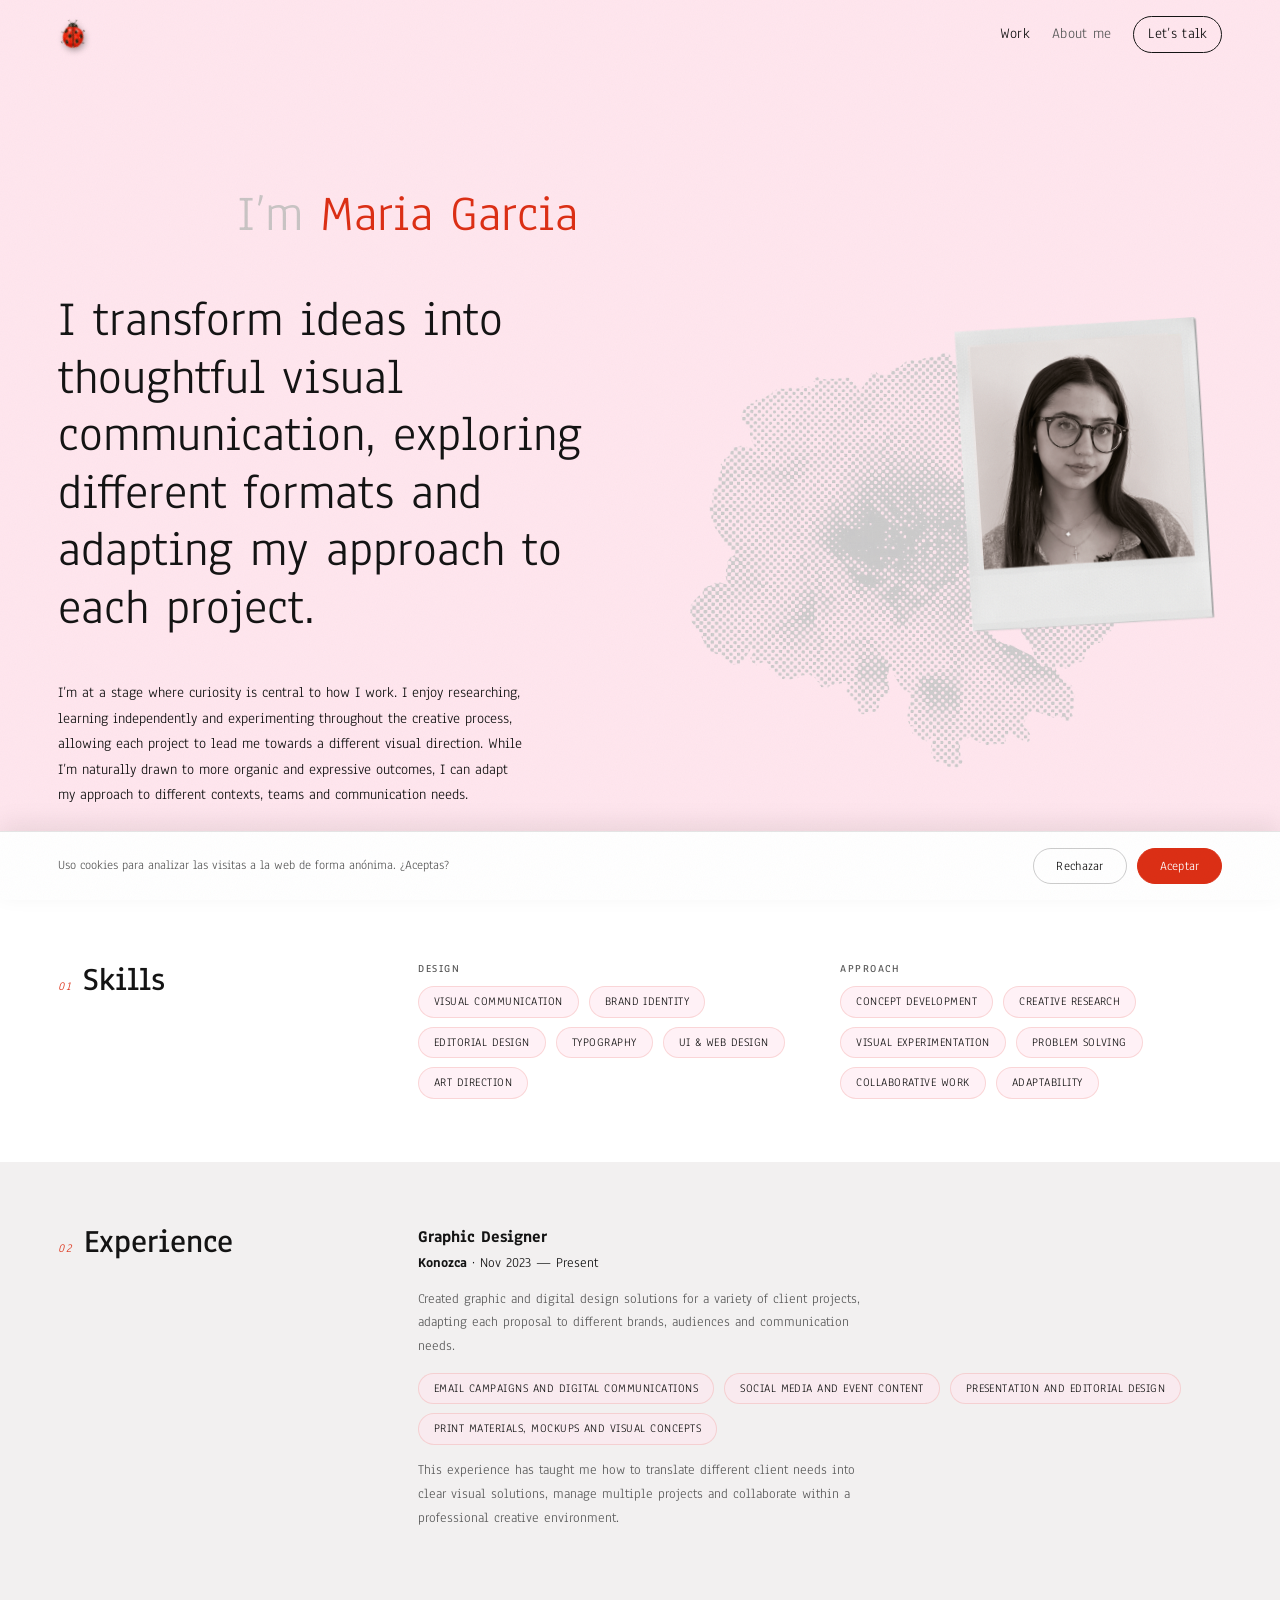
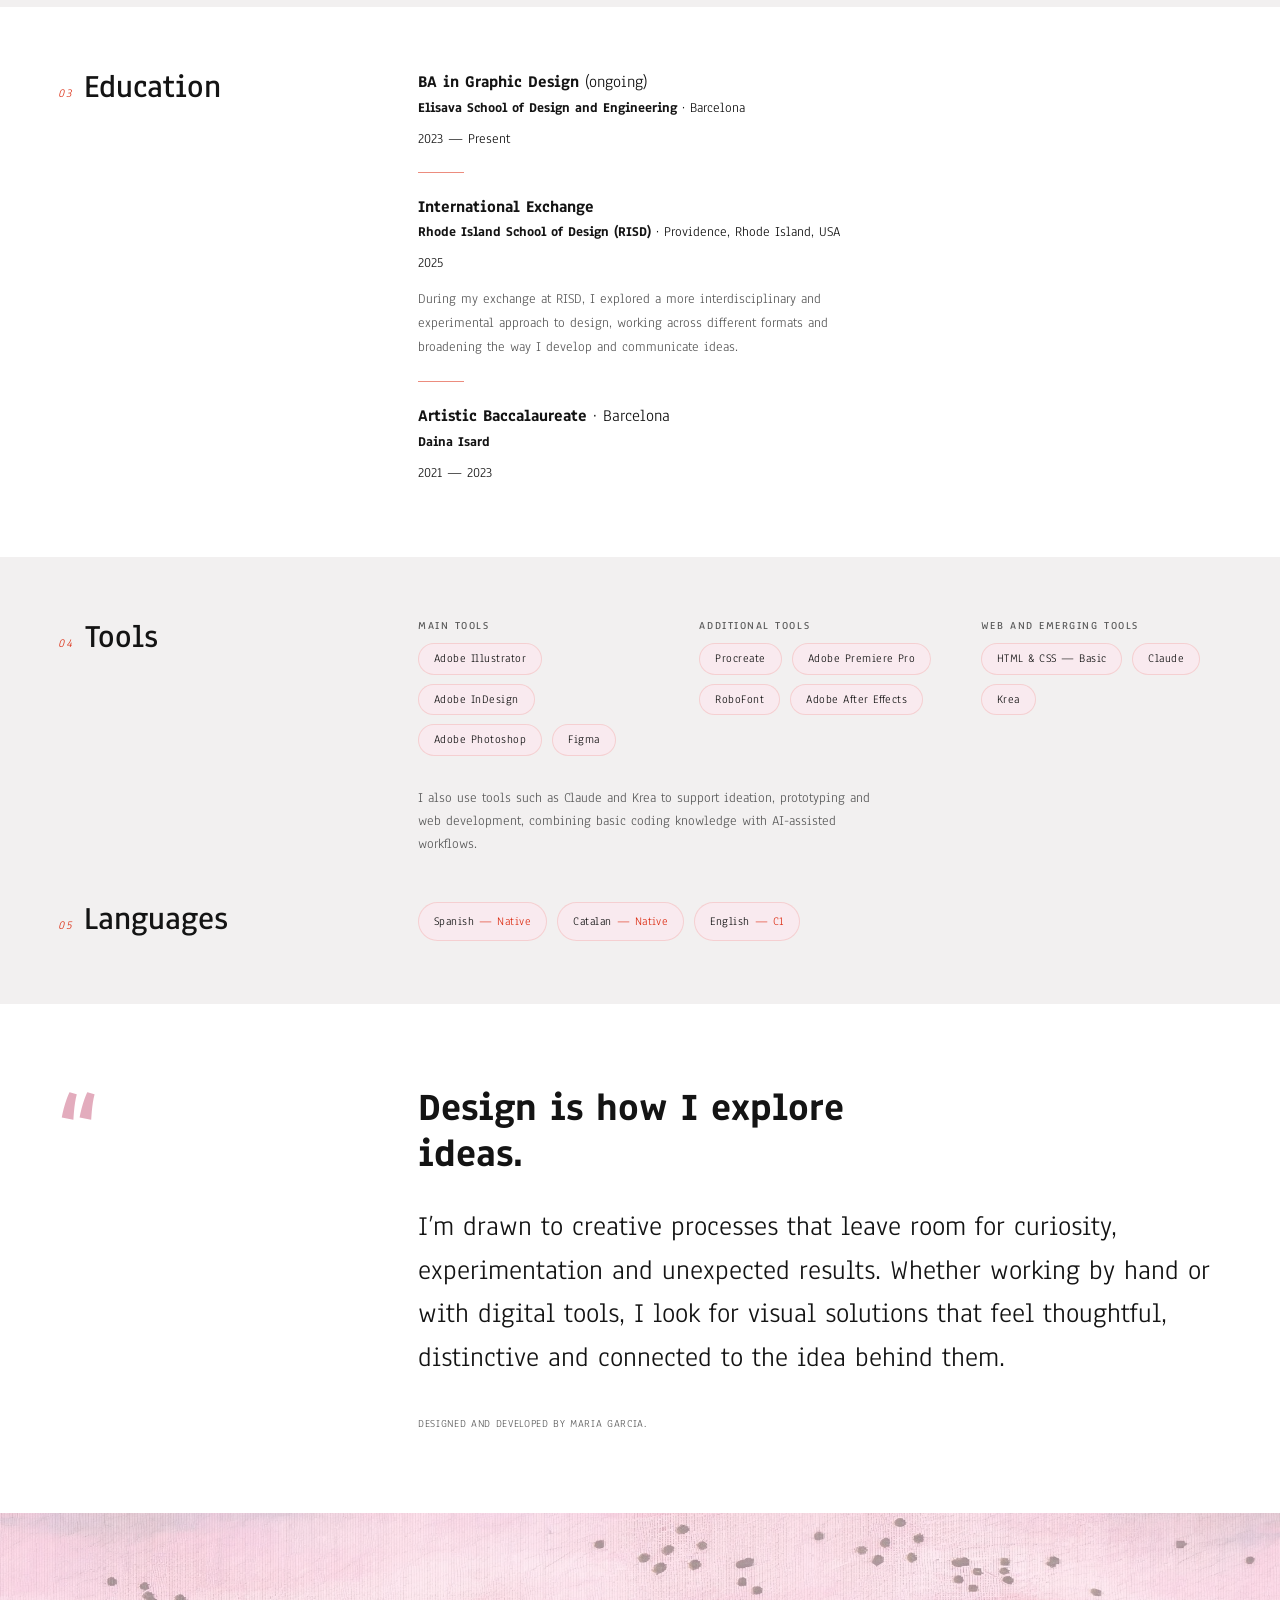
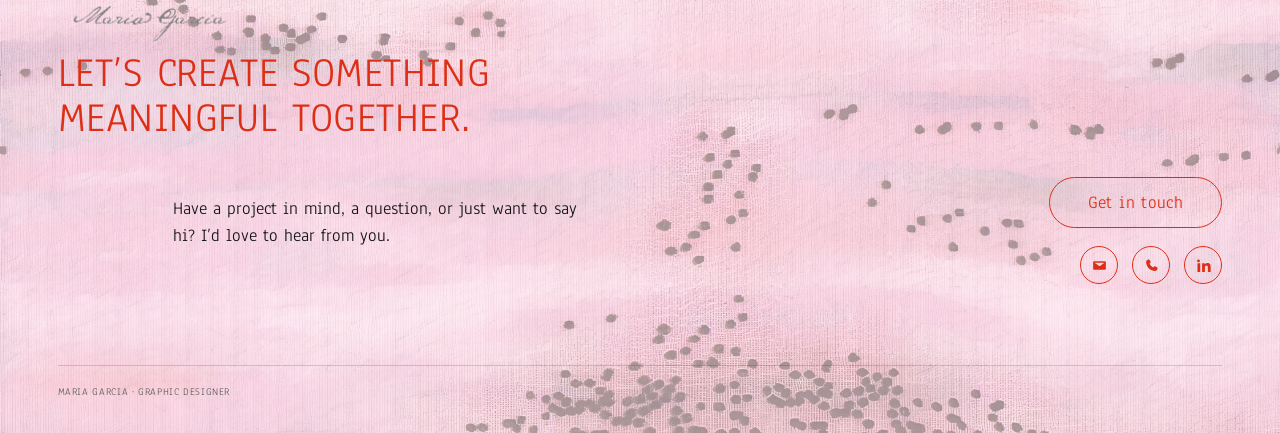
==== about.html @ 01874c9a "Redesign footer contact icons as solid organic shapes, fix alignment under Get in touch Mail and pho" ====
<!DOCTYPE html>
<html lang="en">
<head>
  <!-- Consent defaults — analytics stays anonymous/cookieless until accepted -->
  <script>
    window.dataLayer = window.dataLayer || [];
    function gtag(){ dataLayer.push(arguments); }
    gtag('consent', 'default', {
      ad_storage: 'denied',
      analytics_storage: 'denied',
      ad_user_data: 'denied',
      ad_personalization: 'denied',
      wait_for_update: 500
    });
  </script>
  <!-- Google Tag Manager -->
  <script>(function(w,d,s,l,i){w[l]=w[l]||[];w[l].push({'gtm.start':
  new Date().getTime(),event:'gtm.js'});var f=d.getElementsByTagName(s)[0],
  j=d.createElement(s),dl=l!='dataLayer'?'&l='+l:'';j.async=true;j.src=
  'https://www.googletagmanager.com/gtm.js?id='+i+dl;f.parentNode.insertBefore(j,f);
  })(window,document,'script','dataLayer','GTM-WPNQ3VQP');</script>
  <!-- End Google Tag Manager -->
  <meta charset="UTF-8" />
  <meta name="viewport" content="width=device-width, initial-scale=1.0" />
  <title>About — Maria Garcia · Graphic Designer</title>
  <meta name="description" content="About Maria Garcia — graphic design student driven by curiosity. Skills, experience, education & tools." />

  <link rel="preconnect" href="https://fonts.googleapis.com" />
  <link rel="preconnect" href="https://fonts.gstatic.com" crossorigin />
  <link href="https://fonts.googleapis.com/css2?family=Anaheim:wght@400..800&display=swap" rel="stylesheet" />

  <link rel="stylesheet" href="css/styles.css" />
  <link rel="icon" type="image/png" href="img/logo-mariquita.png" />
</head>
<body class="about-page page">
  <!-- Google Tag Manager (noscript) -->
  <noscript><iframe src="https://www.googletagmanager.com/ns.html?id=GTM-WPNQ3VQP"
  height="0" width="0" style="display:none;visibility:hidden"></iframe></noscript>
  <!-- End Google Tag Manager (noscript) -->

  <div class="cookie-banner" id="cookieBanner">
    <p>Uso cookies para analizar las visitas a la web de forma anónima. ¿Aceptas?</p>
    <div class="cookie-actions">
      <button type="button" class="cookie-btn cookie-btn-reject" id="cookieReject">Rechazar</button>
      <button type="button" class="cookie-btn cookie-btn-accept" id="cookieAccept">Aceptar</button>
    </div>
  </div>

  <a class="ladybug" id="ladybug" href="index.html" aria-label="María García — Home"><img src="img/logo-mariquita.png" alt="" draggable="false" /></a>

  <!-- ===== HEADER ===== -->
  <header class="site-header" id="siteHeader">
    <nav class="nav nav-right">
      <a href="projects.html">Work</a>
      <a href="about.html" aria-current="page">About me</a>
      <a href="letstalk.html" class="nav-cta">Let’s talk</a>
    </nav>
  </header>

  <!-- ===== HERO (pink) ===== -->
  <section class="ab-section ab-hero ab-pink">
    <div class="ab-hero-grid">
      <div class="reveal">
        <p class="ab-name">I’m <span class="accent">Maria Garcia</span></p>
        <h1 class="ab-role">I transform ideas into thoughtful visual communication, exploring different formats and adapting my approach to each project.</h1>
        <p class="ab-intro">I’m at a stage where curiosity is central to how I work. I enjoy researching, learning independently and experimenting throughout the creative process, allowing each project to lead me towards a different visual direction. While I’m naturally drawn to more organic and expressive outcomes, I can adapt my approach to different contexts, teams and communication needs.</p>
      </div>
      <div class="ab-photo-wrap">
        <img class="ab-illustration" id="abBug" src="img/ilustracion-marieta.png" alt="" aria-hidden="true" draggable="false" />
        <div class="ab-photo reveal">
          <img src="img/FotoAboutme2-cut.png" alt="Portrait of Maria Garcia" loading="lazy" />
        </div>
      </div>
    </div>
  </section>

  <!-- ===== SKILLS ===== -->
  <section class="ab-section">
    <div class="ab-inner ab-row">
      <div class="ab-head reveal"><span class="ab-num">01</span><h2 class="ab-h">Skills</h2></div>
      <div class="ab-cols reveal">
        <div>
          <h3 class="ab-subhead">Design</h3>
          <ul class="ab-list chips">
            <li>Visual Communication</li><li>Brand Identity</li><li>Editorial Design</li><li>Typography</li><li>UI &amp; Web Design</li><li>Art Direction</li>
          </ul>
        </div>
        <div>
          <h3 class="ab-subhead">Approach</h3>
          <ul class="ab-list chips">
            <li>Concept Development</li><li>Creative Research</li><li>Visual Experimentation</li><li>Problem Solving</li><li>Collaborative Work</li><li>Adaptability</li>
          </ul>
        </div>
      </div>
    </div>
  </section>

  <!-- ===== EXPERIENCE ===== -->
  <section class="ab-section ab-gray">
    <div class="ab-inner ab-row">
      <div class="ab-head reveal"><span class="ab-num">02</span><h2 class="ab-h">Experience</h2></div>
      <div class="ab-block reveal">
        <div class="role">Graphic Designer</div>
        <div class="meta"><strong>Konozca</strong> · Nov 2023 — Present</div>
        <p>Created graphic and digital design solutions for a variety of client projects, adapting each proposal to different brands, audiences and communication needs.</p>
        <ul class="ab-bullets chips">
          <li>Email campaigns and digital communications</li>
          <li>Social media and event content</li><li>Presentation and editorial design</li><li>Print materials, mockups and visual concepts</li>
        </ul>
        <p>This experience has taught me how to translate different client needs into clear visual solutions, manage multiple projects and collaborate within a professional creative environment.</p>
      </div>
    </div>
  </section>

  <!-- ===== EDUCATION ===== -->
  <section class="ab-section">
    <div class="ab-inner ab-row">
      <div class="ab-head reveal"><span class="ab-num">03</span><h2 class="ab-h">Education</h2></div>
      <div class="reveal">
        <div class="ab-block">
          <div class="role">BA in Graphic Design <span style="font-weight:400">(ongoing)</span></div>
          <div class="meta"><strong>Elisava School of Design and Engineering</strong> · Barcelona</div>
          <div class="meta">2023 — Present</div>
        </div>
        <hr class="ab-sep" />
        <div class="ab-block">
          <div class="role">International Exchange</div>
          <div class="meta"><strong>Rhode Island School of Design (RISD)</strong> · Providence, Rhode Island, USA</div>
          <div class="meta">2025</div>
          <p>During my exchange at RISD, I explored a more interdisciplinary and experimental approach to design, working across different formats and broadening the way I develop and communicate ideas.</p>
        </div>
        <hr class="ab-sep" />
        <div class="ab-block">
          <div class="role">Artistic Baccalaureate <span style="font-weight:400">· Barcelona</span></div>
          <div class="meta"><strong>Daina Isard</strong></div>
          <div class="meta">2021 — 2023</div>
        </div>
      </div>
    </div>
  </section>

  <!-- ===== TOOLS ===== -->
  <section class="ab-section ab-gray">
    <div class="ab-inner ab-row">
      <div class="ab-head reveal"><span class="ab-num">04</span><h2 class="ab-h">Tools</h2></div>
      <div class="reveal">
        <div class="ab-cols ab-cols-3">
          <div>
            <h3 class="ab-subhead">Main tools</h3>
            <ul class="ab-list normal chips">
              <li>Adobe Illustrator</li><li>Adobe InDesign</li><li>Adobe Photoshop</li><li>Figma</li>
            </ul>
          </div>
          <div>
            <h3 class="ab-subhead">Additional tools</h3>
            <ul class="ab-list normal chips">
              <li>Procreate</li><li>Adobe Premiere Pro</li><li>RoboFont</li><li>Adobe After Effects</li>
            </ul>
          </div>
          <div>
            <h3 class="ab-subhead">Web and emerging tools</h3>
            <ul class="ab-list normal chips">
              <li>HTML &amp; CSS — Basic</li><li>Claude</li><li>Krea</li>
            </ul>
          </div>
        </div>
        <p class="ab-note">I also use tools such as Claude and Krea to support ideation, prototyping and web development, combining basic coding knowledge with AI-assisted workflows.</p>
      </div>
    </div>
    <div class="ab-inner ab-row" style="margin-top: clamp(30px,5vh,56px)">
      <div class="ab-head reveal"><span class="ab-num">05</span><h2 class="ab-h">Languages</h2></div>
      <div class="ab-langs ab-list normal reveal">
        <span class="lang">Spanish <span class="accent">— Native</span></span>
        <span class="lang">Catalan <span class="accent">— Native</span></span>
        <span class="lang">English <span class="accent">— C1</span></span>
      </div>
    </div>
  </section>

  <!-- ===== PERSONAL NOTE ===== -->
  <section class="ab-section ab-personal">
    <div class="ab-inner ab-row">
      <div class="ab-personal-mark" aria-hidden="true"></div>
      <div class="reveal">
        <h2 class="ab-personal-title">Design is how I explore ideas.</h2>
        <p class="ab-personal-text">I’m drawn to creative processes that leave room for curiosity, experimentation and unexpected results. Whether working by hand or with digital tools, I look for visual solutions that feel thoughtful, distinctive and connected to the idea behind them.</p>
        <p class="ab-credit">Designed and developed by Maria Garcia.</p>
      </div>
    </div>
  </section>

  <!-- ===== FOOTER / CONTACT ===== -->
  <footer class="contact" id="contact">
    <div class="contact-mark-wrap"><img class="contact-mark reveal" src="img/logoMG.png" alt="" aria-hidden="true" /></div>
    <div class="contact-inner">
      <h2 class="contact-title reveal">Let’s create something meaningful together.</h2>
      <p class="contact-sub reveal">Have a project in mind, a question, or just want to say hi? I’d love to hear from you.</p>
      <div class="contact-cta reveal">
        <a class="contact-btn" href="letstalk.html">Get in touch</a>
        <div class="contact-icons">
          <a class="contact-icon" href="mailto:maria.garvelasco@gmail.com" aria-label="Email">
            <svg viewBox="0 0 24 24" fill="currentColor"><path d="M4.75 6c-.97 0-1.75.78-1.75 1.75v8.5c0 .97.78 1.75 1.75 1.75h14.5c.97 0 1.75-.78 1.75-1.75v-8.5C21 6.78 20.22 6 19.25 6H4.75Zm.4 2.1h13.7l-6.14 4.5a1 1 0 0 1-1.18 0L5.15 8.1Z"/></svg>
          </a>
          <a class="contact-icon" href="tel:+34699215100" aria-label="Phone">
            <svg viewBox="0 0 24 24" fill="currentColor"><path d="M7.05 3.5c.9-.34 1.92.03 2.4.87l1.1 1.94c.4.72.27 1.63-.31 2.22l-1.1 1.1a13 13 0 0 0 5.23 5.23l1.1-1.1c.59-.58 1.5-.7 2.22-.31l1.94 1.1c.84.48 1.21 1.5.87 2.4a4.2 4.2 0 0 1-4.6 2.67C9.4 18.4 5.6 14.6 4.43 8.1a4.2 4.2 0 0 1 2.62-4.6Z"/></svg>
          </a>
          <a class="contact-icon" href="https://es.linkedin.com/in/maria-garcia-velasco-3968513b6" target="_blank" rel="noopener" aria-label="LinkedIn">
            <svg viewBox="0 0 24 24" fill="currentColor"><path d="M6.94 5.5a2 2 0 1 1-4 0 2 2 0 0 1 4 0ZM3.5 8.75h3.9V21H3.5V8.75Zm6.4 0h3.74v1.68h.05c.52-.98 1.8-2.02 3.7-2.02 3.96 0 4.69 2.6 4.69 5.99V21h-3.9v-5.9c0-1.4-.03-3.21-1.96-3.21-1.96 0-2.26 1.53-2.26 3.11V21h-3.9V8.75Z" /></svg>
          </a>
        </div>
      </div>
    </div>
    <div class="contact-foot">
      <span>Maria Garcia · Graphic Designer</span>
    </div>
  </footer>

  <script src="js/main.js"></script>
</body>
</html>
---- css/styles.css ----
/* =========================================================
   maría — graphic designer · portfolio
   Palette: pink #FFE6EE · gray #F2F0F0 · red #DC2F15 · white #FFF
   Type: Anaheim (everything)
   ========================================================= */

:root {
  --pink:  #FFE6EE;
  --gray:  #F2F0F0;
  --red:   #DC2F15;
  --white: #FFFFFF;
  --ink:   #141414;
  --ink-soft: #5c5c5c;

  --maxw: 1320px;
  --gut: clamp(20px, 4.5vw, 76px);

  --font: "Anaheim", "Helvetica Neue", Arial, sans-serif;
  --ease: cubic-bezier(0.22, 1, 0.36, 1);

  /* red round cursor (standard size) */
  --cursor: url("data:image/svg+xml,%3Csvg xmlns='http://www.w3.org/2000/svg' width='26' height='26'%3E%3Ccircle cx='13' cy='13' r='8' fill='%23DC2F15'/%3E%3C/svg%3E") 13 13;
}

* { box-sizing: border-box; }
html { scroll-behavior: smooth; min-height: 100%; cursor: var(--cursor), auto; }

body {
  margin: 0;
  min-height: 100vh;
  background: var(--white);
  color: var(--ink);
  font-family: var(--font);
  font-size: 16px;
  line-height: 1.5;
  -webkit-font-smoothing: antialiased;
  overflow-x: hidden;
  cursor: var(--cursor), auto;
}
/* red round cursor everywhere */
a, button, .contact-btn, .nav a, [role="button"], input, textarea, label {
  cursor: var(--cursor), pointer;
}

/* subtle grain */
body::before {
  content: "";
  position: fixed; inset: 0; z-index: 9999; pointer-events: none;
  opacity: 0.04; mix-blend-mode: multiply;
  background-image: url("data:image/svg+xml,%3Csvg xmlns='http://www.w3.org/2000/svg' width='140' height='140'%3E%3Cfilter id='n'%3E%3CfeTurbulence type='fractalNoise' baseFrequency='0.85' numOctaves='2' stitchTiles='stitch'/%3E%3C/filter%3E%3Crect width='100%25' height='100%25' filter='url(%23n)'/%3E%3C/svg%3E");
}

img { display: block; max-width: 100%; }
a { color: inherit; text-decoration: none; }
::selection { background: var(--red); color: #fff; }

h1, h2, h3 { font-family: var(--font); font-weight: 700; line-height: 1; margin: 0; }
.accent { color: var(--red); }

.eyebrow {
  text-transform: uppercase; letter-spacing: 0.22em;
  font-size: 11px; color: var(--ink-soft); margin: 0 0 1.2rem;
}

/* reveal */
.reveal { opacity: 0; transform: translateY(24px); transition: opacity 0.85s var(--ease), transform 0.85s var(--ease); will-change: opacity, transform; }
.reveal.in { opacity: 1; transform: none; }

/* =========================================================
   HEADER
   ========================================================= */
.site-header {
  position: fixed; top: 0; left: 0; right: 0; z-index: 100;
  display: flex; align-items: center; justify-content: flex-end;
  padding: 16px var(--gut);
}
/* nav items stay put everywhere — only the backdrop behind them fades in/out */
/* tight soft glow right behind the nav — strong right at the top,
   gone within a short distance (no spread-out blurred band). */
.header-blur { position: absolute; left: 0; right: 0; top: 0; bottom: -18px; z-index: -1; pointer-events: none; opacity: 0; transition: opacity 0.4s var(--ease); }
.site-header.scrolled .header-blur,
.talk-page .site-header .header-blur { opacity: 1; }
.header-blur span { position: absolute; inset: 0; }
.header-blur span:nth-child(1) {
  backdrop-filter: blur(14px); -webkit-backdrop-filter: blur(14px);
  -webkit-mask-image: linear-gradient(to bottom, #000 0%, #000 20%, transparent 45%);
  mask-image: linear-gradient(to bottom, #000 0%, #000 20%, transparent 45%);
}
.header-blur span:nth-child(2) {
  backdrop-filter: blur(8px); -webkit-backdrop-filter: blur(8px);
  -webkit-mask-image: linear-gradient(to bottom, #000 0%, #000 18%, transparent 70%);
  mask-image: linear-gradient(to bottom, #000 0%, #000 18%, transparent 70%);
}
.header-blur span:nth-child(3) {
  backdrop-filter: blur(3px); -webkit-backdrop-filter: blur(3px);
  -webkit-mask-image: linear-gradient(to bottom, #000 0%, #000 16%, transparent 100%);
  mask-image: linear-gradient(to bottom, #000 0%, #000 16%, transparent 100%);
  background: linear-gradient(to bottom, rgba(255,255,255,0.55), rgba(255,255,255,0) 50%);
}

.nav { display: flex; align-items: center; gap: 22px; }
.nav a { font-size: 13px; letter-spacing: 0.02em; color: var(--ink); position: relative; }
.nav a::after { content: ""; position: absolute; left: 0; bottom: -3px; width: 100%; height: 1px; background: var(--red); transform: scaleX(0); transform-origin: right; transition: transform 0.4s var(--ease); }
.nav a:hover { color: var(--red); }
.nav a:hover::after { transform: scaleX(1); transform-origin: left; }
.nav-cta { padding: 6px 14px; border: 1px solid var(--ink); border-radius: 40px; }
.nav-cta::after { display: none; }
.nav-cta:hover { border-color: var(--red); }

/* =========================================================
   1. HERO
   ========================================================= */
.hero { position: relative; min-height: 100svh; background: var(--pink); overflow: hidden; display: flex; align-items: center; }
.hero-trail { position: absolute; inset: 0; z-index: 1; pointer-events: none; }
.trail-ghost { position: absolute; will-change: transform, opacity; opacity: 0; pointer-events: none; transform-origin: center; filter: blur(13px); }
.trail-ghost img { width: 100%; height: auto; display: block; }

/* ambient mave background (parallax) */
.hero-bg { position: absolute; inset: 0; z-index: 0; pointer-events: none; overflow: hidden; }
.hero-bgm { position: absolute; will-change: transform; }
.hero-bgm img { width: 100%; display: block; }

/* centered editorial cover */
.hero-center { position: relative; z-index: 2; display: flex; flex-direction: column; align-items: center; gap: clamp(12px, 2vh, 26px); width: 100%; }
.hero-eyebrow { font-size: 11px; letter-spacing: 0.22em; text-transform: uppercase; color: var(--ink-soft); margin: 0; }
.hero-logo {
  width: min(78vw, 1040px);
  transform: rotate(-3deg);
  pointer-events: none;
  will-change: transform;
}
.hero-logo img { width: 100%; }
.hero-tagline { max-width: 48ch; text-align: center; font-size: clamp(15px, 1.5vw, 21px); line-height: 1.5; color: var(--ink); margin: 0; }
.hero-tags { display: flex; gap: 0; flex-wrap: wrap; justify-content: center; font-size: 11px; letter-spacing: 0.14em; text-transform: uppercase; color: var(--ink-soft); margin: 0; }
.hero-tags span:not(:last-child)::after { content: "·"; margin: 0 14px; opacity: 0.55; }
.hero-scroll:hover { color: var(--red); }

.hero-hint, .hero-scroll {
  position: absolute; z-index: 3; font-size: 11px; letter-spacing: 0.2em;
  text-transform: uppercase; color: var(--ink); opacity: 0.6;
}
.hero-hint { left: var(--gut); bottom: 30px; }
.hero-scroll { right: var(--gut); bottom: 30px; animation: bob 2.4s var(--ease) infinite; }

/* editorial "business-card" metadata at the mid edges */
.hero-meta { position: absolute; z-index: 3; top: 50%; transform: translateY(-50%); font-size: 13px; line-height: 1.4; color: var(--ink); }
.hero-ml { left: var(--gut); }
.hero-mr { right: var(--gut); text-align: right; }
.hm-k { display: block; font-size: 10px; letter-spacing: 0.2em; text-transform: uppercase; color: var(--red); margin-bottom: 7px; }
.hm-sub { color: var(--ink-soft); }
@media (max-width: 900px) { .hero-meta { display: none; } }
@keyframes bob { 0%,100%{transform:translateY(0)} 50%{transform:translateY(6px)} }

/* =========================================================
   2. ABOUT (Hi! intro) — matches reference
   ========================================================= */
.about { background: var(--white); padding: clamp(80px,12vh,150px) var(--gut) clamp(20px,3vh,40px); }
.about-grid { position: relative; max-width: var(--maxw); margin: 0 auto; min-height: clamp(460px, 58vh, 600px); }
.about-left { position: relative; z-index: 3; max-width: 62%; }
.about-hi {
  font-weight: 400; font-size: clamp(26px, 3.4vw, 48px);
  margin: 0 0 4px; margin-left: clamp(80px, 52%, 540px);
  white-space: nowrap;
  color: #bdb6b6;   /* "Hi! I'm" in gray */
}
/* "Maria" — static light red, snaps bold on hover, links to About */
.about-hi .accent { color: var(--red); font-weight: 300; display: inline-block; transition: transform 0.3s var(--ease); }
.about-hi .accent:hover { font-weight: 700; }
.about-hi .accent:active { transform: scale(0.9) rotate(-2deg); }
.about-lead {
  font-weight: 400; font-size: clamp(30px, 5vw, 70px); line-height: 1.03;
  letter-spacing: -0.01em; max-width: 22ch; margin: 0;
  position: relative; z-index: 3;
}
.about-contact { margin-top: clamp(20px, 4vh, 40px); font-size: 14px; line-height: 1.7; }
.about-contact a { display: block; width: fit-content; color: var(--red); }
.about-contact a:hover { text-decoration: underline; }

.about-right {
  position: absolute; top: clamp(90px, 12vh, 165px);
  left: clamp(250px, 42%, 640px);
  width: min(56vw, 730px); z-index: 1; text-align: right;
}
.about-photo { width: 100%; }
.about-photo img { width: 100%; mix-blend-mode: multiply; }   /* keep real colours (pink glasses) */
.about-current { position: relative; z-index: 3; margin-top: 8px; font-size: 15px; line-height: 1.5; }
.about-current a { color: #b9b3b3; }
.about-current a:hover { color: var(--red); }

/* =========================================================
   3. A QUICK LOOK — smaller, less whitespace, pans right
   ========================================================= */
.strip { position: relative; background: var(--white); height: 220vh; }
.strip-sticky {
  position: sticky; top: 0; height: 100svh;
  display: flex; flex-direction: column; justify-content: flex-start; overflow: hidden;
  padding: clamp(64px, 8vh, 92px) 0 clamp(28px, 4vh, 56px);
}
.strip-lead { margin: 0 0 clamp(42px, 6.5vh, 88px) var(--gut); z-index: 4; }
.strip-lead h3 { font-size: clamp(30px, 4.2vw, 64px); font-weight: 400; }
.strip-lead h3 .accent { color: #E3ACBD; }   /* "look" in pink */
.strip-lead p { font-size: 11px; letter-spacing: 0.16em; text-transform: uppercase; color: var(--ink-soft); margin-top: 10px; }

.strip-track { display: flex; align-items: flex-start; gap: clamp(22px, 3vw, 54px); padding: 0 var(--gut); will-change: transform; }
.strip-item { flex: 0 0 auto; display: flex; flex-direction: column; align-items: flex-start; }
.strip-item.landscape { width: clamp(240px, 25vw, 400px); }
.strip-item.portrait  { width: clamp(160px, 16vw, 250px); }
.strip-card {
  position: relative; width: 100%;
  height: clamp(190px, 34vh, 340px);
  background: var(--gray); overflow: hidden;
  transition: transform 0.5s var(--ease);
}
.strip-card img { width: 100%; height: 100%; object-fit: cover; }
.strip-item:hover .strip-card { transform: rotate(0deg) translateY(-5px) !important; }
/* caption BELOW the photo, no background */
.strip-cap {
  margin-top: clamp(16px, 2.4vh, 26px); font-size: 11px;
  letter-spacing: 0.1em; text-transform: uppercase; color: var(--ink-soft);
}

/* =========================================================
   4. WORK — collage, tight per-project grouping
   ========================================================= */
.work { position: relative; background: var(--white); padding: clamp(4px,1vh,22px) var(--gut) 0; overflow: hidden; }
.work-head { max-width: var(--maxw); margin: 0 auto clamp(36px,6vh,70px); position: relative; z-index: 3; }
.work-head h2 { font-size: clamp(30px,4.2vw,64px); font-weight: 400; }
.work-head h2 .accent { color: #E3ACBD; }   /* "work" in pink, not red */
.work-head p { font-size: 13px; margin-top: 14px; color: var(--ink-soft); max-width: 42ch; }

.work-fondo { position: absolute; inset: 0; z-index: 0; pointer-events: none; background: url("../img/foto-fondo.png") center/cover no-repeat; filter: invert(1); opacity: 0.06; mix-blend-mode: multiply; }
.work-watermarks { position: absolute; inset: 0; z-index: 1; pointer-events: none; }
.wm {
  position: absolute;
  transform: translateY(var(--py, 0)) rotate(var(--rot, 0deg));
  filter: blur(6px); opacity: 0.7;
}
.wm img { width: 100%; }

.collage { position: relative; z-index: 2; max-width: var(--maxw); margin: 0 auto; }

/* ONE continuous canvas mirroring the reference board 1:1 — every photo
   and every text block keeps the exact position/size it has there (all
   values are % of the FULL page), so projects sit exactly as close
   together as they do on that board. */
.work-canvas { position: relative; width: 100%; aspect-ratio: var(--ar, 0.3155); }
.work-anchor { position: absolute; scroll-margin-top: 90px; }
.work-gray-bg {
  position: absolute; left: 50%; right: 50%; bottom: 0;
  width: 100vw; margin-left: -50vw; margin-right: -50vw;
  background: var(--gray); z-index: 0;
}

.work-piece {
  position: absolute; display: block; margin: 0; transform: rotate(var(--r, 0deg));
  transition: transform .5s var(--ease), filter .5s var(--ease); transform-origin: 50% 50%;
  filter: drop-shadow(0 2px 4px rgba(0,0,0,0.18)) drop-shadow(0 14px 22px rgba(0,0,0,0.14));
  z-index: 1;
}
.work-piece img { width: 100%; height: auto; display: block; }
.work-piece:hover { transform: rotate(0deg) scale(1.04); z-index: 5; }
.work-piece--flat { filter: none; }

/* text block — number, title, description, positioned exactly like the reference */
.work-text {
  position: absolute; display: flex; flex-direction: column; gap: 4px;
  min-width: 140px; z-index: 2;
}
/* wrapper is invisible to layout on desktop (n/t/toggle stay the exact same
   stacked flex children they always were) — only becomes a real row on phones */
.work-text-head { display: contents; }
.work-text .n { color: #E3ACBD; font-style: italic; font-weight: 500; font-size: clamp(11px, 0.85vw, 13px); letter-spacing: 0.02em; }
.work-text .t { font-weight: 500; font-size: clamp(12px, 0.9vw, 13px); line-height: 1.1; }
.work-text .d { color: var(--ink-soft); font-size: clamp(8.5px, 0.62vw, 9px); line-height: 1.3; }
.work-text-toggle { display: none; }

/* click a project photo to see it bigger; click anywhere (or Esc) to close */
.lightbox {
  position: fixed; inset: 0; z-index: 300; padding: 40px;
  display: flex; align-items: center; justify-content: center;
  background: rgba(20,20,20,0.85);
  opacity: 0; pointer-events: none;
  transition: opacity 0.3s var(--ease);
}
.lightbox.open { opacity: 1; pointer-events: auto; }
.lightbox img {
  max-width: 90vw; max-height: 88vh; width: auto; height: auto;
  object-fit: contain; border-radius: 4px;
  box-shadow: 0 30px 80px rgba(0,0,0,0.5);
}

/* cookie consent — bottom bar, hidden until JS decides it's needed */
.cookie-banner {
  position: fixed; left: 0; right: 0; bottom: 0; z-index: 400;
  transform: translateY(110%); transition: transform 0.4s var(--ease);
  background: var(--white); border-top: 1px solid rgba(0,0,0,0.1);
  padding: 16px var(--gut); display: flex; align-items: center; justify-content: space-between;
  gap: 20px; flex-wrap: wrap; box-shadow: 0 -8px 24px rgba(0,0,0,0.08);
}
.cookie-banner.show { transform: translateY(0); }
.cookie-banner p { font-size: 13px; line-height: 1.5; color: var(--ink-soft); margin: 0; max-width: 60ch; }
.cookie-actions { display: flex; gap: 10px; flex: 0 0 auto; }
.cookie-btn {
  font-family: var(--font); font-size: 13px; letter-spacing: 0.02em;
  padding: 9px 22px; border-radius: 40px; background: none;
  transition: background 0.3s var(--ease), color 0.3s var(--ease), border-color 0.3s var(--ease);
}
.cookie-btn-accept { background: var(--red); color: #fff; border: 1.5px solid var(--red); }
.cookie-btn-accept:hover { background: #9f120e; }
.cookie-btn-reject { color: var(--ink); border: 1.5px solid rgba(0,0,0,0.2); }
.cookie-btn-reject:hover { border-color: var(--ink); }
@media (max-width: 600px) {
  .cookie-banner { flex-direction: column; align-items: stretch; text-align: center; }
  .cookie-actions { justify-content: center; }
}

/* =========================================================
   5. FOOTER / CONTACT — small & compact (matches reference)
   ========================================================= */
.contact { position: relative; background: var(--pink); padding: clamp(64px,10vh,120px) var(--gut) 34px; overflow: hidden; }
/* textured background photo over the pink — visible enough to show its own colors */
.contact::before {
  content: ""; position: absolute; inset: 0; z-index: 0; pointer-events: none;
  background: url("../img/textura-papel.jpg") center/cover no-repeat;
  opacity: 0.4;
}
.contact-mark-wrap { position: relative; z-index: 2; max-width: var(--maxw); margin: 0 auto; }
.contact-mark { width: clamp(120px, 14vw, 200px); margin-bottom: clamp(4px, 0.8vh, 10px); }
.contact-inner {
  position: relative; z-index: 2; max-width: var(--maxw); margin: 0 auto;
  display: grid; grid-template-columns: 1.3fr 1fr; grid-template-areas: "title title" "sub cta"; gap: clamp(20px,4vh,40px) 40px; align-items: end;
}
.contact-title {
  grid-area: title;
  font-weight: 400; text-transform: uppercase;
  font-size: clamp(24px, 3.3vw, 46px); line-height: 1.06; letter-spacing: 0.01em;
  color: var(--red); max-width: 24ch;
}
.contact-sub { grid-area: sub; font-size: 18px; line-height: 1.5; max-width: 46ch; color: var(--ink); align-self: start; justify-self: start; padding-left: 0; margin-left: clamp(24px, 9vw, 150px); }
.contact-cta { grid-area: cta; text-align: right; }
.contact-btn {
  display: inline-block; font-size: 18px; letter-spacing: 0.02em;
  padding: 11px 38px; border: 1.5px solid var(--red); border-radius: 50px; color: var(--red);
  transition: background 0.4s var(--ease), color 0.4s var(--ease), transform 0.4s var(--ease);
}
.contact-btn:hover { background: var(--red); color: #fff; transform: translateY(-3px); }
.contact-icons { display: flex; width: fit-content; gap: 14px; margin: 18px 0 0 auto; }
.contact-icon {
  display: inline-flex; align-items: center; justify-content: center;
  width: 38px; height: 38px; border-radius: 50%; flex: 0 0 auto;
  border: 1.5px solid var(--red); color: var(--red);
  transition: background 0.3s var(--ease), color 0.3s var(--ease), transform 0.3s var(--ease);
}
.contact-icon svg { width: 17px; height: 17px; }
.contact-icon:hover { background: var(--red); color: #fff; transform: translateY(-3px); }
.contact-foot {
  position: relative; z-index: 2; max-width: var(--maxw); margin: clamp(50px,9vh,110px) auto 0;
  padding-top: 18px; border-top: 1px solid rgba(0,0,0,0.15);
  display: flex; justify-content: space-between; gap: 14px; flex-wrap: wrap;
  font-size: 10.5px; letter-spacing: 0.06em; text-transform: uppercase; color: var(--ink-soft);
}

/* =========================================================
   ABOUT PAGE
   ========================================================= */
.page { background: var(--white); }
.ab-section { padding: clamp(40px,7vh,90px) var(--gut); }
.ab-inner { max-width: var(--maxw); margin: 0 auto; }
.ab-gray { background: var(--gray); }
.ab-pink { background: var(--pink); }   /* about hero background */

.ab-hero { padding-top: clamp(120px,16vh,190px); padding-bottom: clamp(60px,9vh,110px); min-height: 100svh; display: grid; align-items: start; justify-items: center; }
.ab-hero-grid { max-width: var(--maxw); margin: 0 auto; display: grid; grid-template-columns: 1fr 0.9fr; gap: clamp(30px,5vw,70px); align-items: center; }
.ab-name { font-weight: 300; font-size: clamp(30px,4vw,52px); color: #c9c4c4; line-height: 1; margin-left: clamp(70px, 14vw, 220px); margin-top: clamp(24px, 5vh, 60px); }
.ab-role { font-weight: 400; font-size: clamp(26px,4vw,50px); line-height: 1.15; margin: 6px 0 0; max-width: 24ch; }
.ab-intro { font-size: 15px; line-height: 1.7; max-width: 467px; margin: clamp(24px,5vh,44px) 0 0; color: var(--ink); }
/* wrap: photo + illustration side by side, illustration big and partly tucked behind the photo */
.ab-photo-wrap { position: relative; width: min(100%, 620px); margin-left: auto; }
/* ladybug illustration — much bigger, its right portion sits under the photo */
.ab-illustration { position: absolute; z-index: 0; top: 74%; left: 42%; width: 92%; max-width: none; opacity: 1; pointer-events: none; }
/* polaroid photo: full frame visible, no crop, transparent background, small + a slight tilt */
.ab-photo { position: relative; z-index: 1; width: 52%; margin-left: auto; }
.ab-photo img { width: 100%; height: auto; object-fit: contain; }
/* higher specificity than .reveal.in's transform:none, so the tilt survives the reveal */
.ab-photo.reveal.in { transform: rotate(-4deg); }

.ab-row { display: grid; grid-template-columns: 1fr 2.6fr; gap: clamp(20px,4vw,60px); align-items: start; }
.ab-head { display: flex; align-items: baseline; gap: 12px; }
.ab-num { color: var(--red); font-size: 12px; letter-spacing: 0.14em; flex: 0 0 auto; font-style: italic; }
.ab-h { font-weight: 600; font-size: clamp(24px,2.6vw,34px); }
.ab-avail { display: inline-flex; align-items: center; gap: 9px; margin-top: 22px; font-size: 13px; color: var(--ink-soft); }
.ab-avail .dot { width: 8px; height: 8px; border-radius: 50%; background: var(--red); }
.ab-cols { display: grid; grid-template-columns: 1fr 1fr; gap: 8px 40px; }
.ab-cols-3 { grid-template-columns: repeat(3, 1fr); }
.ab-subhead { font-weight: 600; font-size: 11px; text-transform: uppercase; letter-spacing: 0.14em; color: var(--ink-soft); margin: 0 0 10px; }
.ab-list { font-size: 14px; letter-spacing: 0.02em; text-transform: uppercase; line-height: 1.9; margin: 0; padding: 0; list-style: none; }
.ab-list.normal { text-transform: none; }
.ab-block + .ab-block { margin-top: clamp(24px,4vh,42px); }
.ab-block .role { font-weight: 700; font-size: 17px; }
.ab-block .meta { font-size: 14px; color: var(--ink); margin: 2px 0 10px; }
.ab-block .meta .accent { color: var(--red); }
.ab-block p { font-size: 14px; line-height: 1.7; color: var(--ink-soft); max-width: 467px; }
.ab-bullets { font-size: 14px; letter-spacing: 0.02em; text-transform: uppercase; line-height: 1.9; margin: 12px 0 12px clamp(30px, 6vw, 100px); padding: 0; list-style: none; }
/* skills/tools/experience tags — soft pink pills instead of a plain spec-sheet list,
   echoing the pill shape used everywhere else on the site (nav, buttons, tags) */
.ab-list.chips, .ab-bullets.chips {
  display: flex; flex-wrap: wrap; gap: 9px 10px; align-items: center;
  margin: 12px 0 0; padding: 0; line-height: 1.3;
}
.ab-list.chips li, .ab-bullets.chips li {
  padding: 7px 15px; border-radius: 40px;
  background: rgba(255,230,238,0.55); border: 1px solid rgba(220,47,21,0.14);
  color: var(--ink); font-size: 12px; letter-spacing: 0.04em; white-space: nowrap;
}
.ab-sep { border: 0; height: 1px; width: 46px; background: var(--red); opacity: 0.55; margin: 22px 0 22px 0; position: relative; }
.ab-sep::before {
  content: ""; position: absolute; left: -14px; top: 50%; transform: translateY(-50%);
  width: 6px; height: 6px; border-radius: 50%; background: var(--red);
}
.ab-note { font-size: 14px; line-height: 1.65; color: var(--ink-soft); max-width: 467px; margin: clamp(22px,3.5vh,36px) 0 0; }
.ab-note-inline { font-size: 11px; text-transform: none; letter-spacing: 0; color: var(--ink-soft); }
.ab-note strong { color: var(--ink); font-weight: 700; }
.ab-langs { display: flex; flex-wrap: wrap; gap: 9px 10px; }
.ab-langs .lang {
  display: inline-flex; align-items: center; padding: 7px 15px; border-radius: 40px;
  background: rgba(255,230,238,0.55); border: 1px solid rgba(220,47,21,0.14);
  font-size: 12px; letter-spacing: 0.04em;
}
.ab-langs .lang .accent { color: var(--red); margin-left: 5px; }

/* ===== personal note — bigger, quieter closing statement before the footer ===== */
.ab-personal { padding-top: clamp(50px,9vh,110px); padding-bottom: clamp(50px,9vh,110px); }
.ab-personal-title { font-weight: 700; font-size: clamp(24px, 3.4vw, 40px); line-height: 1.15; color: var(--ink); margin: 0 0 16px; max-width: 20ch; }
.ab-personal-text { font-size: clamp(20px, 2.2vw, 30px); line-height: 1.55; max-width: 66ch; color: var(--ink); font-weight: 400; position: relative; }
.ab-personal-text .accent { font-weight: 600; }
.ab-credit { margin: clamp(28px,4vh,48px) 0 0; font-size: 11px; letter-spacing: 0.06em; text-transform: uppercase; color: var(--ink-soft); }
/* big quote mark fills the label column that would otherwise sit empty */
.ab-personal-mark::before {
  content: "“"; display: block; font-size: clamp(64px, 8vw, 112px); line-height: 1;
  color: #E3ACBD; font-weight: 700;
}

/* =========================================================
   LET'S TALK — contact page
   ========================================================= */
.talk { position: relative; min-height: 100svh; background: var(--white); padding: clamp(122px,16vh,176px) var(--gut) clamp(40px,6vh,70px); overflow: hidden; }
.talk-grid { position: relative; z-index: 2; max-width: var(--maxw); margin: 0 auto; display: grid; grid-template-columns: 1fr 1.05fr; gap: clamp(40px,6vw,100px); align-items: start; }
/* full-bleed scattered dots behind the whole section */
.talk-bg { position: absolute; inset: 0; z-index: 0; width: 100%; height: 100%; object-fit: cover; pointer-events: none; }

.talk-title { font-weight: 400; font-size: clamp(42px, 6vw, 88px); line-height: 0.94; letter-spacing: -0.02em; }
.talk-title .accent { color: #E3ACBD; }   /* "talk" in pink */
.talk-badges { display: flex; align-items: center; gap: 14px; flex-wrap: wrap; margin-top: 16px; }
.talk-tag {
  display: inline-block; transform: rotate(-4deg);
  border: 1.5px solid var(--red); color: var(--red); border-radius: 40px;
  padding: 6px 16px; font-size: 12px; letter-spacing: 0.04em;
}
.talk-avail { display: inline-flex; align-items: center; gap: 8px; font-size: 13px; color: var(--ink-soft); }
.talk-avail .dot { width: 8px; height: 8px; border-radius: 50%; background: var(--red); }
.talk-intro { font-size: 15px; line-height: 1.6; color: var(--ink-soft); max-width: 48ch; margin: clamp(16px,2.6vh,28px) 0; }
.talk-links li::after { content: "↗"; margin-left: auto; color: var(--ink-soft); opacity: 0; transition: opacity 0.3s var(--ease), color 0.3s var(--ease); }
.talk-links li:hover::after { opacity: 1; color: var(--red); }
.form-send { background: var(--red); color: #fff; }
.form-send:hover { background: #9f120e; }
.talk-foot { position: absolute; left: var(--gut); right: var(--gut); bottom: 22px; z-index: 2; padding-top: 16px; border-top: 1px solid rgba(0,0,0,0.15); font-size: 11px; letter-spacing: 0.08em; text-transform: uppercase; color: var(--ink-soft); }
.talk-links { list-style: none; padding: 0; margin: clamp(20px, 4vh, 40px) 0 0; }
.talk-links li { padding: 11px 0; border-top: 1px solid rgba(0,0,0,0.14); display: flex; align-items: baseline; gap: 14px; transition: padding-left 0.3s var(--ease); }
.talk-links li:last-child { border-bottom: 1px solid rgba(0,0,0,0.14); }
.talk-links li:hover { padding-left: 6px; }
.talk-links a { color: var(--ink); font-size: clamp(17px, 1.6vw, 22px); }
.talk-links a:hover { color: var(--red); }
.talk-links .k { width: 84px; flex: 0 0 auto; color: var(--ink-soft); font-size: 11px; text-transform: uppercase; letter-spacing: 0.14em; }

.form { display: grid; gap: 18px; margin-top: clamp(70px, 13.6vh, 132px); }
.form label { display: block; font-size: 11px; text-transform: uppercase; letter-spacing: 0.16em; color: var(--ink-soft); margin-bottom: 6px; transition: color 0.3s var(--ease); }
.form input, .form textarea {
  width: 100%; font-family: var(--font); font-size: 17px; color: var(--ink);
  background: transparent; border: none; border-bottom: 1.5px solid rgba(20,20,20,0.22);
  border-radius: 0; padding: 10px 2px; outline: none; transition: border-color 0.3s var(--ease);
}
.form input::placeholder, .form textarea::placeholder { color: #b7b2b2; }
.form input:focus, .form textarea:focus { border-bottom-color: var(--red); }
.form > div:focus-within label, .form .row2 > div:focus-within label { color: var(--red); }
.form textarea { resize: vertical; min-height: 96px; }
.form .row2 { display: grid; grid-template-columns: 1fr 1fr; gap: 26px; }
/* card treatment — gives the form its own quiet, tactile "paper" presence
   instead of floating fields on bare white, echoing the site's hand-crafted feel */
.talk-form-card {
  position: relative; z-index: 1; margin-top: clamp(26px, 4vh, 46px);
  background: var(--pink);
  border: 1px solid rgba(220,47,21,0.14); border-radius: 22px;
  padding: clamp(28px,4vw,42px) clamp(24px,4vw,38px) clamp(22px,3vw,32px);
}
.form-send {
  justify-self: start; margin-top: 6px; font-family: var(--font); font-size: 16px; letter-spacing: 0.02em;
  padding: 16px 52px; border: 1.5px solid var(--red); border-radius: 50px; color: var(--red);
  background: none; transition: background 0.4s var(--ease), color 0.4s var(--ease), transform 0.4s var(--ease);
}
.form-send:hover { background: var(--red); color: #fff; transform: translateY(-3px); }
.form-note { font-size: 12px; color: var(--ink-soft); }

/* =========================================================
   RESPONSIVE
   ========================================================= */
@media (max-width: 900px) {
  .about-grid { min-height: 0; }
  .about-hi { margin-left: 0; }
  .about-right { position: static; width: min(80vw,420px); margin: 26px auto 0; text-align: center; }
  .hero-logo { margin: 0 auto; transform: rotate(-6deg); width: 78vw; }

  .contact-inner { grid-template-columns: 1fr; grid-template-areas: "title" "sub" "cta"; }
  .contact-sub { padding-left: 0; }
  .contact-cta { text-align: left; }
  .contact-icons { margin-left: 0; }

  .project { display: block; }
  .project-cap { margin-top: 16px; }
  .project-imgs { flex-direction: column; align-items: stretch; gap: 16px; }
  .shot { width: 100% !important; transform: rotate(0deg) !important; margin: 0 !important; }

  .ab-hero-grid { grid-template-columns: 1fr; }
  .ab-photo-wrap { width: min(85%, 320px); margin: 0 auto; }
  .ab-name { margin-left: 0; }
  .ab-row { grid-template-columns: 1fr; gap: 14px; }
  .ab-cols { grid-template-columns: 1fr; }
  .talk-grid { grid-template-columns: 1fr; gap: 40px; }
}

@media (max-width: 720px) {
  .strip { height: auto; }
  .strip-sticky { position: static; height: auto; display: block; padding: 40px 0; }
  .strip-lead { position: static; margin: 0 var(--gut) 20px; }
  .strip-track { transform: none !important; overflow-x: auto; scroll-snap-type: x mandatory; -webkit-overflow-scrolling: touch; padding-bottom: 12px; }
  .strip-item { scroll-snap-align: center; }
  .hero-hint { display: none; }
  .form .row2 { grid-template-columns: 1fr; }
}

@media (prefers-reduced-motion: reduce) {
  * { animation: none !important; scroll-behavior: auto; }
  .reveal { opacity: 1 !important; transform: none !important; }
  .hero-scroll { animation: none; }
}

/* =========================================================
   HOME INTRO — signature logo over pink polka dots
   white top band + pink bottom band · dots span both
   ========================================================= */
.home {
  position: relative; z-index: 0; isolation: isolate; overflow: hidden;
  --home-split: 100svh;   /* full-screen cover: only the logo + photo on entry */
  background: var(--pink);
}
/* top band: FondoPortada image behind the signature logo */
.home-logo {
  height: var(--home-split); display: flex; align-items: center; justify-content: center;
  position: relative; padding: 0 var(--gut);
  background: url("../img/FondoPortada.jpg") center center / cover no-repeat;
}
.home-logo img { width: min(44vw, 640px); height: auto; transform: translateY(7vh); will-change: transform; }
/* pink band: Hi! block fills the whole screen, content centred, text pushed left */
.home .about { background: transparent; min-height: 100svh; display: flex; flex-direction: column; justify-content: flex-start; padding-top: clamp(80px, 16vh, 180px); padding-left: clamp(14px, 3vw, 46px); }
.home .about-grid { width: 100%; margin: 0; }
/* "Hi! I'm Maria —" indented, with a grey dash */
.home .about-hi { margin-left: clamp(40px, 26vw, 400px); }
.home .about-hi .hi-dash { color: #bdb6b6; margin-left: 4px; }
/* tilted white square behind the portrait */
.home .about-photo { position: relative; }
.home .about-photo::before {
  content: ""; position: absolute; z-index: 0;
  top: 1%; bottom: 3%; left: 6%; right: 3%;
  background: #fff; transform: rotate(-5deg);
  box-shadow: 0 12px 34px rgba(0, 0, 0, 0.07);
}
.home .about-photo img { position: relative; z-index: 1; }
/* nav links a touch bigger */
.nav-right a { font-size: 15px; }
/* wider lead paragraph, nudged a little to the right (width unchanged) */
.home .about-lead { max-width: 48vw; margin-left: clamp(18px, 3.2vw, 52px); }
/* email + phone: same nudge (kept aligned with the lead), each in its own red pill */
.home .about-contact { margin-left: clamp(18px, 3.2vw, 52px); display: flex; flex-direction: column; align-items: flex-start; gap: 10px; border: 0; padding: 0; }
.home .about-contact a { display: inline-block; width: fit-content; border: 1px solid var(--red); border-radius: 22px; padding: 4px 20px; transition: background 0.3s var(--ease), color 0.3s var(--ease); }
.home .about-contact a:hover { background: var(--red); color: #fff; text-decoration: none; }
/* photo + white square much more to the right, a bit bigger */
.home .about-right { left: auto; right: 0; width: min(60vw, 790px); }

/* =========================================================
   A QUICK LOOK — moodboard collage: real project photos (cutouts
   + framed shots) scattered over a paper background, exactly like
   a scrapbook table. No captions, no boxes — just the pieces.
   ========================================================= */
.qlook {
  position: relative; overflow: hidden; padding: clamp(30px, 5vh, 56px) var(--gut);
  background: var(--white);
}
.qlook-stage {
  position: relative; width: 100%; aspect-ratio: 1265 / 738; margin: 0 auto;
  background: url("../img/fotos-home/foto-fondo.jpg") center/cover no-repeat;
  max-width: 1280px;
}
/* "View all work" — a slim vertical tab pinned to the right edge, reads sideways */
.qlook-cta {
  position: absolute; right: clamp(6px, 1.6vw, 22px); top: 50%;
  transform: translateY(-50%); margin: 0; z-index: 5; display: inline-flex;
}
.qlook-cta .btn-pill {
  writing-mode: vertical-rl; text-orientation: mixed;
  display: inline-flex; align-items: center;
  font-size: 13px; font-weight: 500; letter-spacing: 0.03em; color: var(--red);
  padding: 10px 2px;
  text-decoration: underline; text-decoration-color: transparent; text-underline-offset: 7px;
  transition: text-decoration-color 0.3s var(--ease), transform 0.3s var(--ease);
}
.qlook-cta .btn-pill:hover { text-decoration-color: var(--red); transform: translateX(-3px); }
/* each project piece — a plain cutout/photo, softly shadowed, no frame */
/* two layered shadows — a tight contact shadow + a softer ambient one — read as an object
   actually resting on the table, rather than a flat blur floating behind it */
.ql-item {
  position: absolute; display: block; transform: rotate(var(--r, 0deg));
  transition: transform .5s var(--ease), filter .5s var(--ease); transform-origin: 50% 50%;
  filter: drop-shadow(0 2px 4px rgba(0,0,0,0.20)) drop-shadow(0 16px 26px rgba(0,0,0,0.16));
}
.ql-item img { width: 100%; height: auto; display: block; pointer-events: none; }
.ql-item:hover {
  transform: rotate(0deg) scale(var(--hs, 1.35)); z-index: 9;
  filter: drop-shadow(0 3px 6px rgba(0,0,0,0.24)) drop-shadow(0 24px 38px rgba(0,0,0,0.22));
}
/* static index numbers, matching the reference board's annotations — never move or scale */
.ql-index {
  position: absolute; z-index: 7; color: #E3ACBD; font-size: clamp(15px, 1.6vw, 22px);
  font-style: italic; font-weight: 500; letter-spacing: 0.02em; pointer-events: none;
  transform: translate(-50%, -50%);
}

@media (max-width: 760px) {
  .qlook { padding: 40px var(--gut) 60px; }
  .qlook-stage { aspect-ratio: auto; min-height: 480px; }
  /* vertical side-tab doesn't work on narrow screens — fall back to a normal pill below the stage */
  .qlook-cta { position: static; transform: none; width: 100%; justify-content: center; margin: clamp(20px, 3.5vh, 34px) auto 0; }
  .qlook-cta .btn-pill { writing-mode: horizontal-tb; padding: 11px 30px; }
  .qlook-cta .btn-pill:hover { transform: translateY(-3px); }
}

/* Projects page: clear the fixed header above the collage */
.projects-page .work { padding-top: clamp(55px, 6vh, 85px); }

/* Work page on phones only — same collage/composition as desktop (nothing about
   position, size or text changes above this breakpoint). The only difference:
   each project's description is collapsed behind a tap-to-read arrow, since
   showing the full paragraph at this width is what caused text to sit on top
   of the photos. */
@media (max-width: 760px) {
  /* the 140px desktop min-width overflows the viewport for items positioned
     near the right edge at this scale — let the existing %-width govern instead */
  .work-text { min-width: 0; max-width: calc(100vw - var(--gut)); }
  .work-text-head { display: flex; align-items: baseline; gap: 5px; }
  .work-text-toggle {
    display: inline-flex; align-items: center; justify-content: center;
    margin-left: auto; padding: 2px 4px; background: none; border: none;
    color: var(--ink-soft); font-size: 11px; line-height: 1;
    transition: transform 0.3s var(--ease);
  }
  .work-text.open .work-text-toggle { transform: rotate(180deg); }
  .work-text .d {
    max-height: 0; overflow: hidden; margin: 0;
    transition: max-height 0.35s var(--ease);
  }
  .work-text.open {
    z-index: 6; background: rgba(255,255,255,0.96); border-radius: 6px;
    padding: 5px 7px; margin: -5px -7px;
    box-shadow: 0 8px 22px rgba(0,0,0,0.16);
  }
  .work-text.open .d { max-height: 260px; margin-top: 2px; }
}

/* header: nav always right-aligned, no brand mark */
.site-header .nav-right { margin-left: auto; }
/* no red underline on the top nav hover */
.nav-right a::after { display: none; }
.nav-right a:hover { color: var(--red); }
/* current page: muted, not clickable */
.nav-right a[aria-current="page"] { color: var(--ink-soft); pointer-events: none; }

/* =========================================================
   LADYBUG — home button. Roams the cover freely, then eases
   into a small fixed logo, top-left, once you scroll past it.
   ========================================================= */
.ladybug {
  position: fixed; top: 0; left: 0; z-index: 300;
  width: 30px; height: 30px; display: block;
  opacity: 0; transition: opacity 0.6s var(--ease);
}
.ladybug img { width: 100%; height: 100%; object-fit: contain; pointer-events: none; user-select: none; filter: drop-shadow(0 3px 3px rgba(0,0,0,0.35)); }
/* interior pages: docked ladybug grows smoothly on hover */
.ladybug.lb-static { transition: opacity 0.6s var(--ease), transform 0.35s var(--ease); transform-origin: center; }
@media (max-width: 720px) { .ladybug { width: 24px; height: 24px; } }

@media (max-width: 900px) {
  .home { --home-split: 100svh; }
  .home-logo img { width: 50vw; }
}
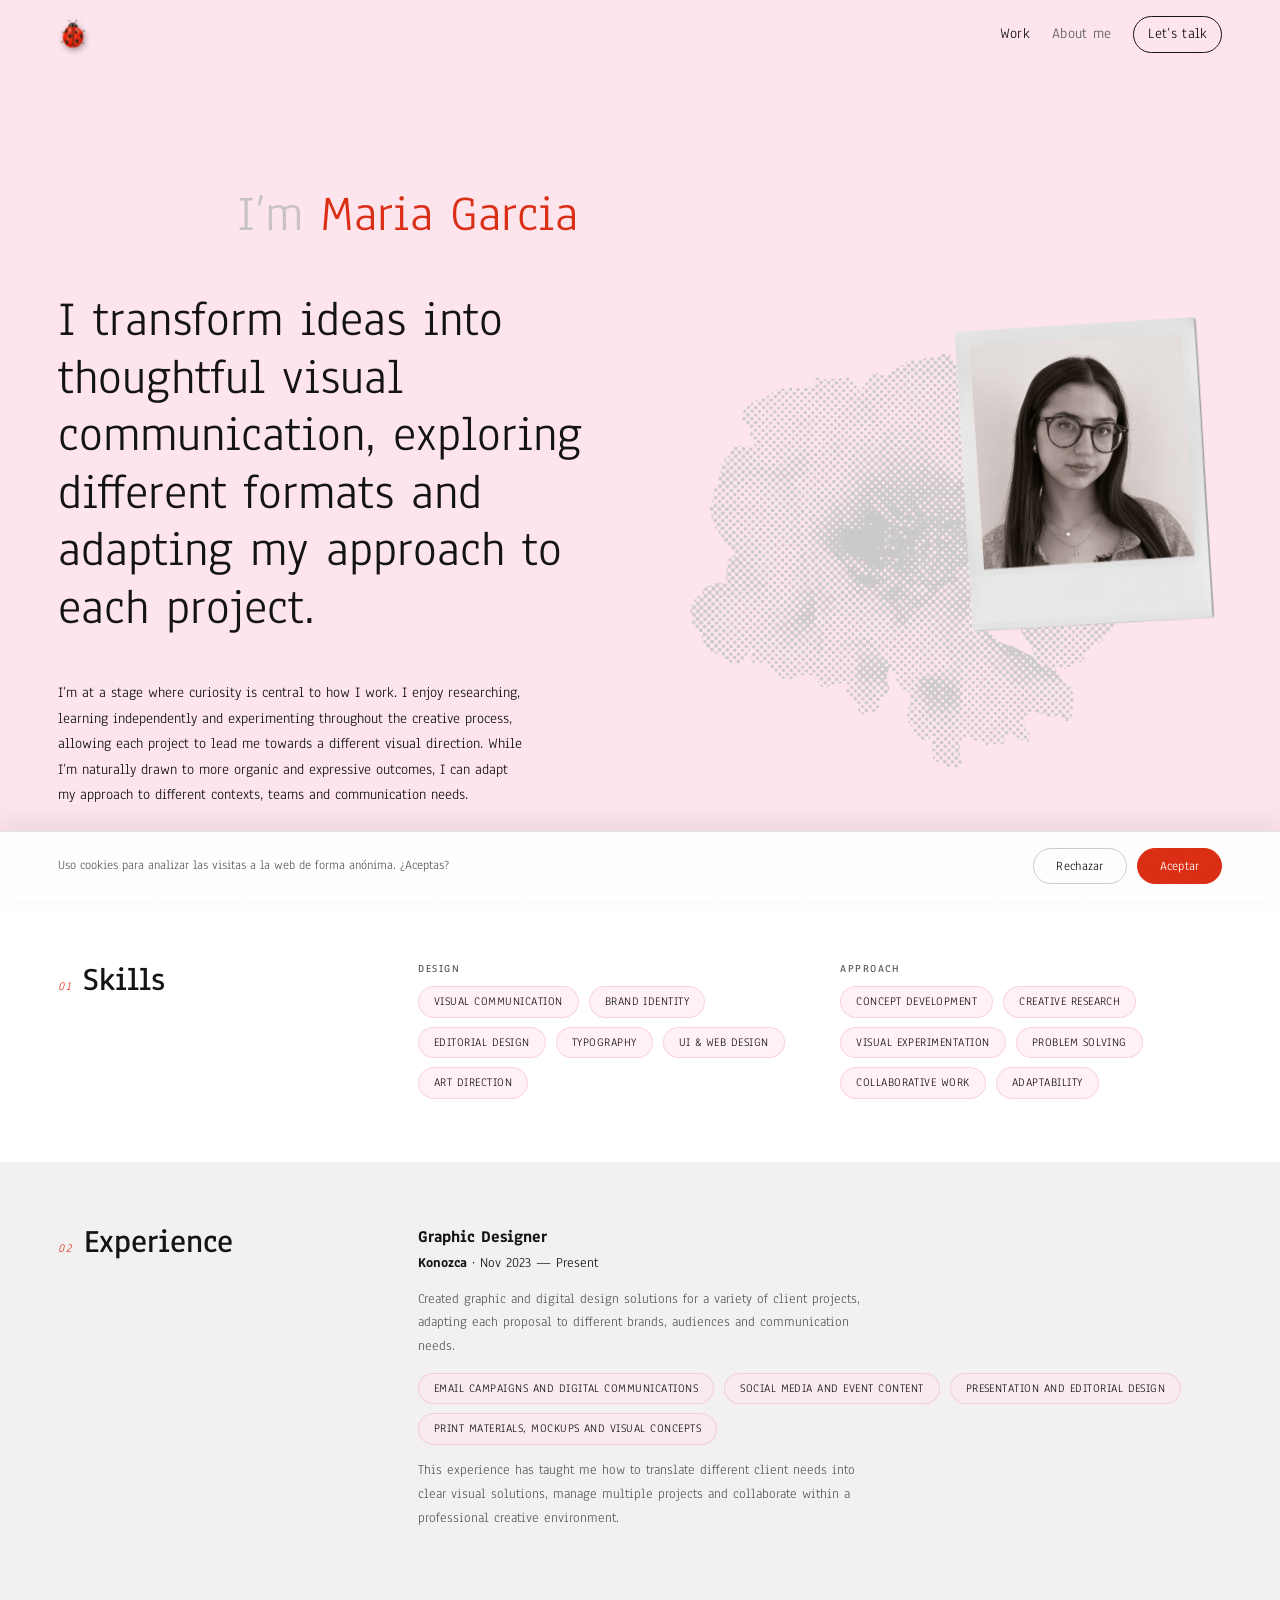
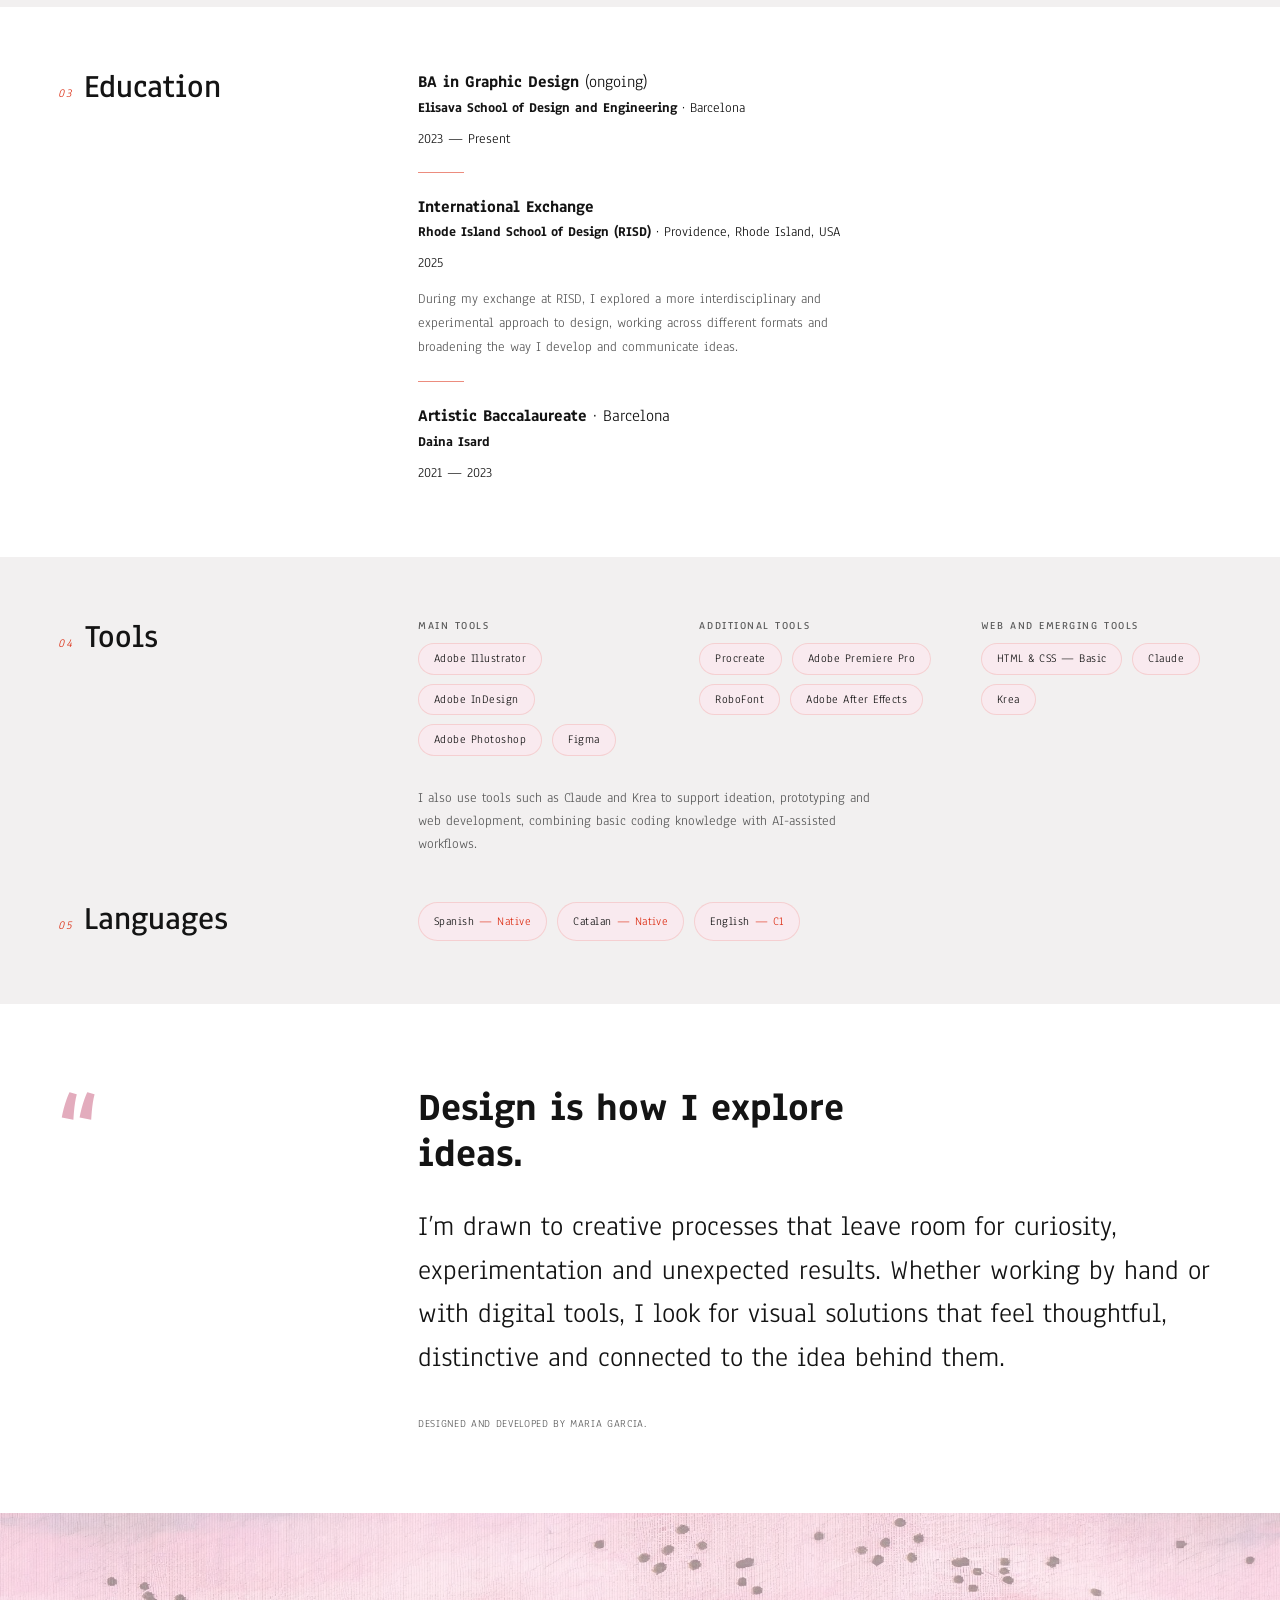
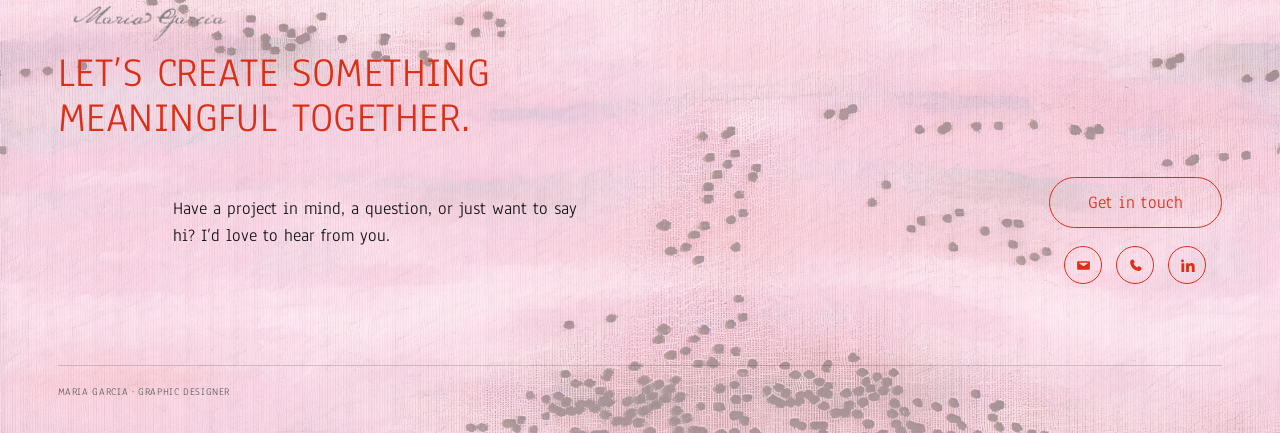
==== commit 408a4555: "Work page: press-and-hold to drag any project photo around the board (with a subtle tilt/lift, plain" ====
--- a/about.html
+++ b/about.html
@@ -196,17 +196,19 @@
       <h2 class="contact-title reveal">Let’s create something meaningful together.</h2>
       <p class="contact-sub reveal">Have a project in mind, a question, or just want to say hi? I’d love to hear from you.</p>
       <div class="contact-cta reveal">
-        <a class="contact-btn" href="letstalk.html">Get in touch</a>
-        <div class="contact-icons">
-          <a class="contact-icon" href="mailto:maria.garvelasco@gmail.com" aria-label="Email">
-            <svg viewBox="0 0 24 24" fill="currentColor"><path d="M4.75 6c-.97 0-1.75.78-1.75 1.75v8.5c0 .97.78 1.75 1.75 1.75h14.5c.97 0 1.75-.78 1.75-1.75v-8.5C21 6.78 20.22 6 19.25 6H4.75Zm.4 2.1h13.7l-6.14 4.5a1 1 0 0 1-1.18 0L5.15 8.1Z"/></svg>
-          </a>
-          <a class="contact-icon" href="tel:+34699215100" aria-label="Phone">
-            <svg viewBox="0 0 24 24" fill="currentColor"><path d="M7.05 3.5c.9-.34 1.92.03 2.4.87l1.1 1.94c.4.72.27 1.63-.31 2.22l-1.1 1.1a13 13 0 0 0 5.23 5.23l1.1-1.1c.59-.58 1.5-.7 2.22-.31l1.94 1.1c.84.48 1.21 1.5.87 2.4a4.2 4.2 0 0 1-4.6 2.67C9.4 18.4 5.6 14.6 4.43 8.1a4.2 4.2 0 0 1 2.62-4.6Z"/></svg>
-          </a>
-          <a class="contact-icon" href="https://es.linkedin.com/in/maria-garcia-velasco-3968513b6" target="_blank" rel="noopener" aria-label="LinkedIn">
-            <svg viewBox="0 0 24 24" fill="currentColor"><path d="M6.94 5.5a2 2 0 1 1-4 0 2 2 0 0 1 4 0ZM3.5 8.75h3.9V21H3.5V8.75Zm6.4 0h3.74v1.68h.05c.52-.98 1.8-2.02 3.7-2.02 3.96 0 4.69 2.6 4.69 5.99V21h-3.9v-5.9c0-1.4-.03-3.21-1.96-3.21-1.96 0-2.26 1.53-2.26 3.11V21h-3.9V8.75Z" /></svg>
-          </a>
+        <div class="contact-cta-group">
+          <a class="contact-btn" href="letstalk.html">Get in touch</a>
+          <div class="contact-icons">
+            <a class="contact-icon" href="mailto:maria.garvelasco@gmail.com" aria-label="Email">
+              <svg viewBox="0 0 24 24" fill="currentColor"><path d="M4.75 6c-.97 0-1.75.78-1.75 1.75v8.5c0 .97.78 1.75 1.75 1.75h14.5c.97 0 1.75-.78 1.75-1.75v-8.5C21 6.78 20.22 6 19.25 6H4.75Zm.4 2.1h13.7l-6.14 4.5a1 1 0 0 1-1.18 0L5.15 8.1Z"/></svg>
+            </a>
+            <a class="contact-icon" href="tel:+34699215100" aria-label="Phone">
+              <svg viewBox="0 0 24 24" fill="currentColor"><path d="M7.05 3.5c.9-.34 1.92.03 2.4.87l1.1 1.94c.4.72.27 1.63-.31 2.22l-1.1 1.1a13 13 0 0 0 5.23 5.23l1.1-1.1c.59-.58 1.5-.7 2.22-.31l1.94 1.1c.84.48 1.21 1.5.87 2.4a4.2 4.2 0 0 1-4.6 2.67C9.4 18.4 5.6 14.6 4.43 8.1a4.2 4.2 0 0 1 2.62-4.6Z"/></svg>
+            </a>
+            <a class="contact-icon" href="https://es.linkedin.com/in/maria-garcia-velasco-3968513b6" target="_blank" rel="noopener" aria-label="LinkedIn">
+              <svg viewBox="0 0 24 24" fill="currentColor"><path d="M6.94 5.5a2 2 0 1 1-4 0 2 2 0 0 1 4 0ZM3.5 8.75h3.9V21H3.5V8.75Zm6.4 0h3.74v1.68h.05c.52-.98 1.8-2.02 3.7-2.02 3.96 0 4.69 2.6 4.69 5.99V21h-3.9v-5.9c0-1.4-.03-3.21-1.96-3.21-1.96 0-2.26 1.53-2.26 3.11V21h-3.9V8.75Z" /></svg>
+            </a>
+          </div>
         </div>
       </div>
     </div>
--- a/css/styles.css
+++ b/css/styles.css
@@ -252,14 +252,20 @@
 }
 
 .work-piece {
-  position: absolute; display: block; margin: 0; transform: rotate(var(--r, 0deg));
+  position: absolute; display: block; margin: 0;
+  transform: translate(var(--dx, 0px), var(--dy, 0px)) rotate(calc(var(--r, 0deg) + var(--tilt, 0deg)));
   transition: transform .5s var(--ease), filter .5s var(--ease); transform-origin: 50% 50%;
   filter: drop-shadow(0 2px 4px rgba(0,0,0,0.18)) drop-shadow(0 14px 22px rgba(0,0,0,0.14));
-  z-index: 1;
-}
-.work-piece img { width: 100%; height: auto; display: block; }
-.work-piece:hover { transform: rotate(0deg) scale(1.04); z-index: 5; }
+  z-index: 1; touch-action: none; cursor: grab;
+}
+.work-piece img { width: 100%; height: auto; display: block; pointer-events: none; }
+.work-piece:hover { transform: translate(var(--dx, 0px), var(--dy, 0px)) rotate(0deg) scale(1.04); z-index: 5; }
 .work-piece--flat { filter: none; }
+.work-piece.dragging {
+  transition: filter .3s var(--ease); cursor: grabbing; z-index: 80;
+  transform: translate(var(--dx, 0px), var(--dy, 0px)) rotate(calc(var(--r, 0deg) + var(--tilt, 0deg))) scale(1.06);
+  filter: drop-shadow(0 10px 16px rgba(0,0,0,0.32)) drop-shadow(0 36px 54px rgba(0,0,0,0.26));
+}
 
 /* text block — number, title, description, positioned exactly like the reference */
 .work-text {
@@ -344,7 +350,11 @@
   transition: background 0.4s var(--ease), color 0.4s var(--ease), transform 0.4s var(--ease);
 }
 .contact-btn:hover { background: var(--red); color: #fff; transform: translateY(-3px); }
-.contact-icons { display: flex; width: fit-content; gap: 14px; margin: 18px 0 0 auto; }
+/* centers the icon row under the button itself, not just flush to the footer's
+   right edge (the button is wider than the 3 icons, so edge-alignment alone
+   left them looking off-centre) */
+.contact-cta-group { display: inline-flex; flex-direction: column; align-items: center; }
+.contact-icons { display: flex; width: fit-content; gap: 14px; margin: 18px auto 0; }
 .contact-icon {
   display: inline-flex; align-items: center; justify-content: center;
   width: 38px; height: 38px; border-radius: 50%; flex: 0 0 auto;
@@ -512,7 +522,6 @@
   .contact-inner { grid-template-columns: 1fr; grid-template-areas: "title" "sub" "cta"; }
   .contact-sub { padding-left: 0; }
   .contact-cta { text-align: left; }
-  .contact-icons { margin-left: 0; }
 
   .project { display: block; }
   .project-cap { margin-top: 16px; }
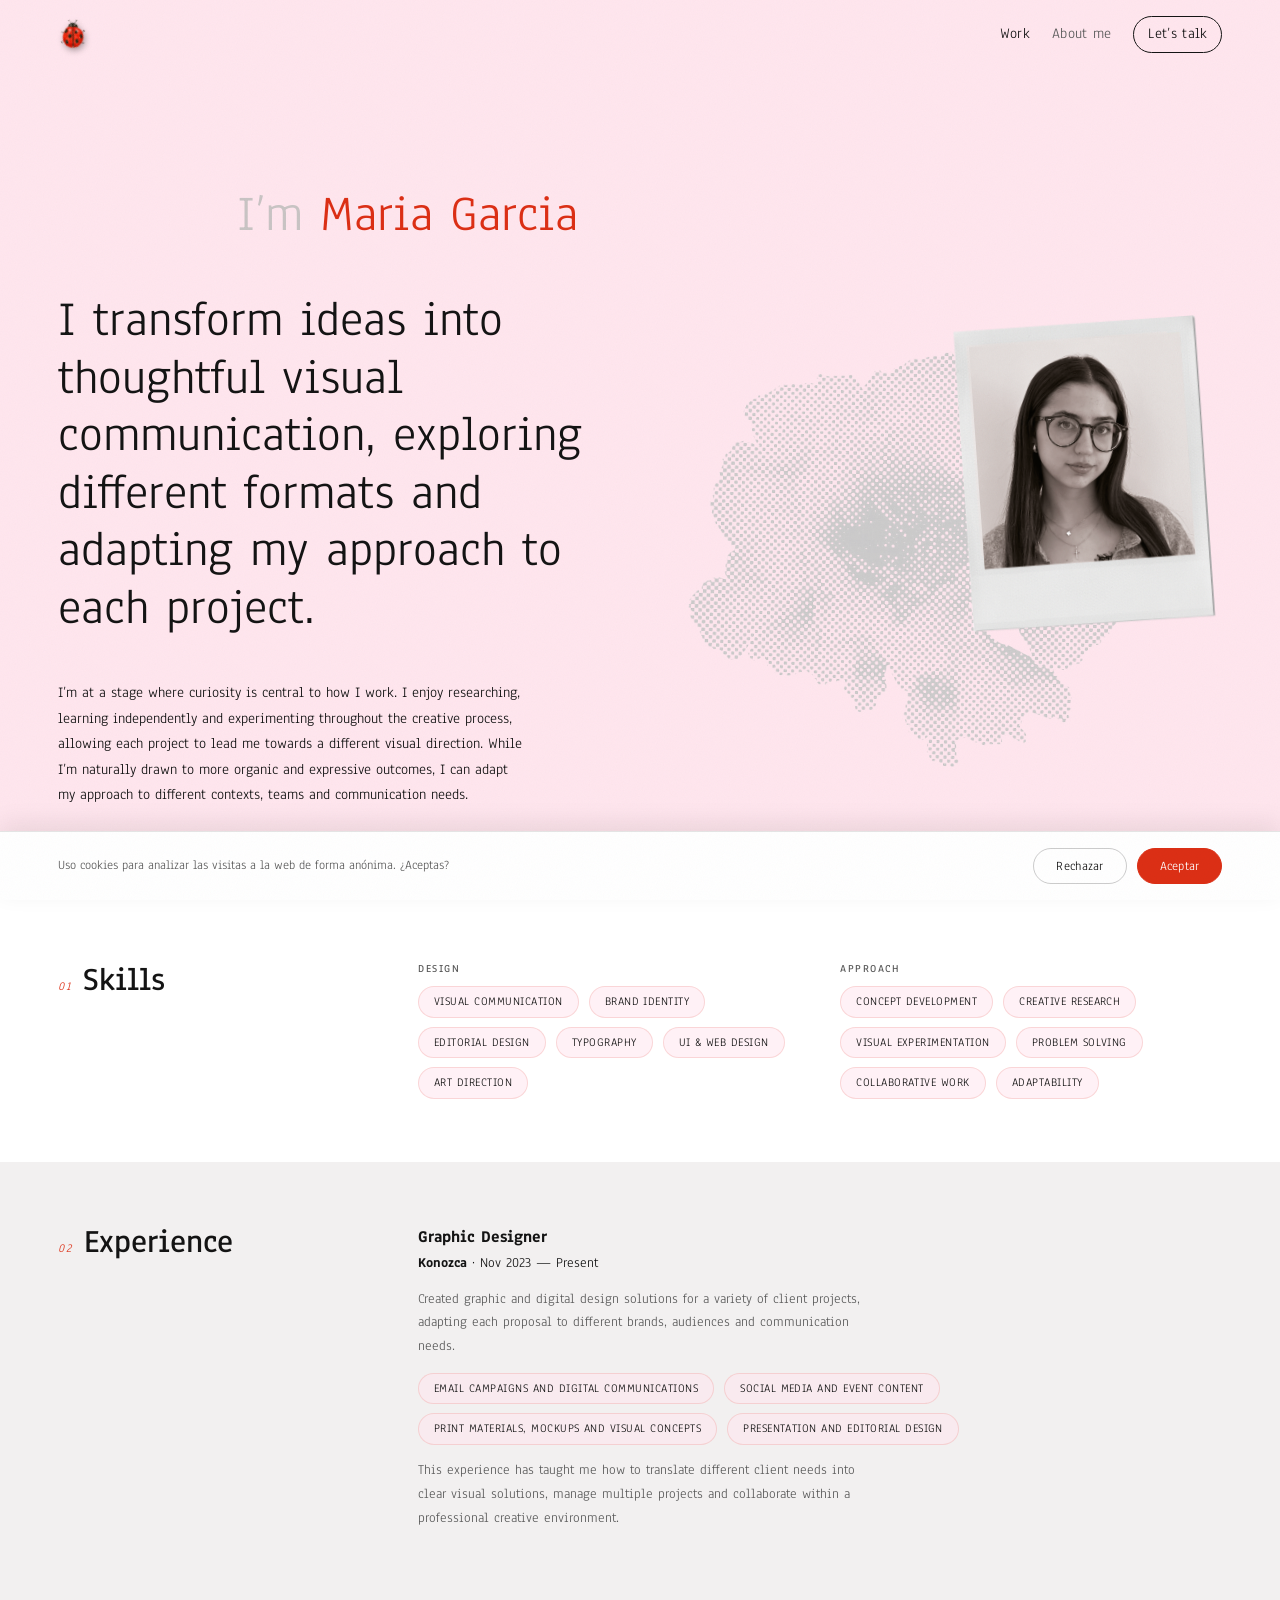
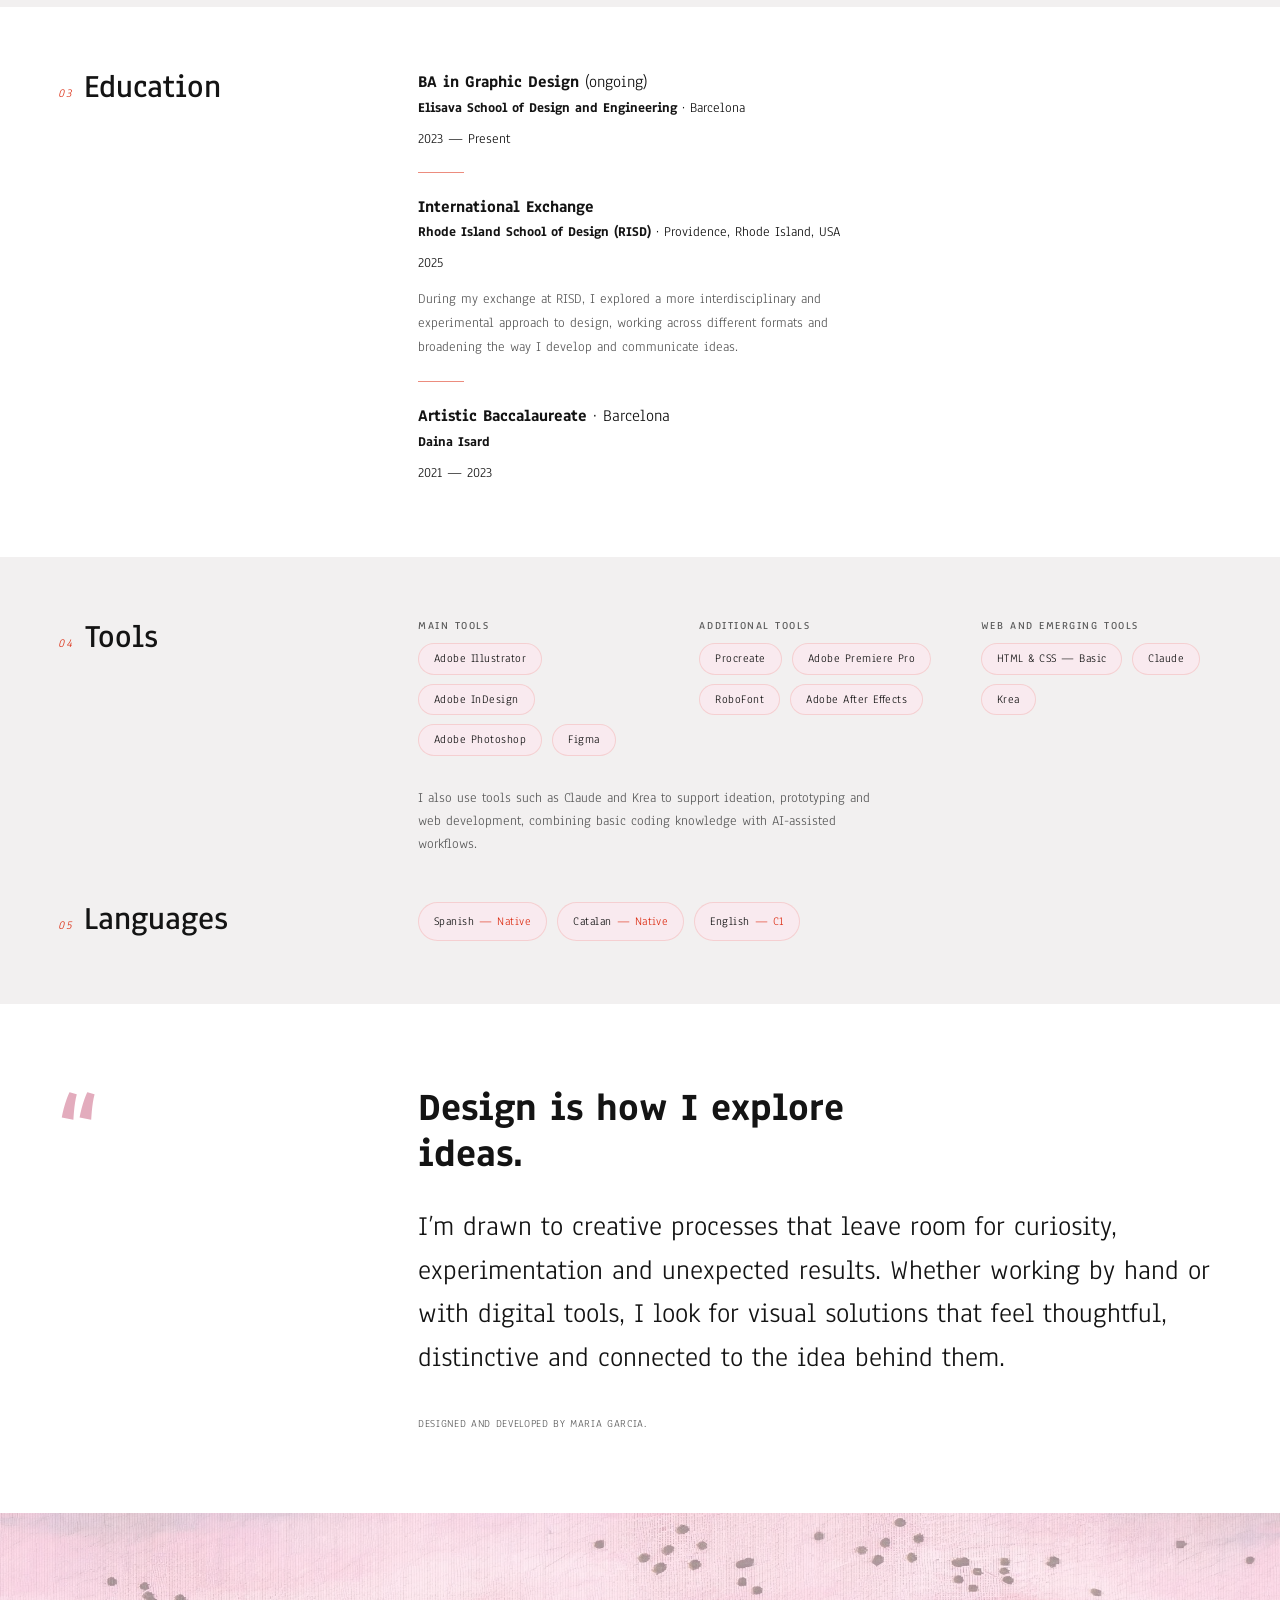
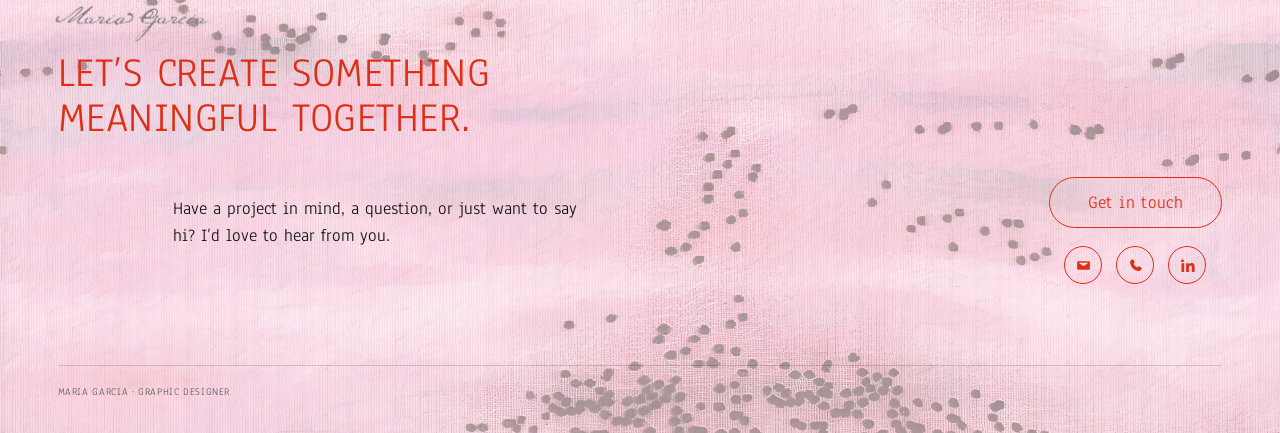
==== commit d5383c88: "About: swap Experience chips so Presentation and editorial design sits right of Print materials; foo" ====
--- a/about.html
+++ b/about.html
@@ -105,7 +105,7 @@
         <p>Created graphic and digital design solutions for a variety of client projects, adapting each proposal to different brands, audiences and communication needs.</p>
         <ul class="ab-bullets chips">
           <li>Email campaigns and digital communications</li>
-          <li>Social media and event content</li><li>Presentation and editorial design</li><li>Print materials, mockups and visual concepts</li>
+          <li>Social media and event content</li><li>Print materials, mockups and visual concepts</li><li>Presentation and editorial design</li>
         </ul>
         <p>This experience has taught me how to translate different client needs into clear visual solutions, manage multiple projects and collaborate within a professional creative environment.</p>
       </div>
--- a/css/styles.css
+++ b/css/styles.css
@@ -223,8 +223,9 @@
    4. WORK — collage, tight per-project grouping
    ========================================================= */
 .work { position: relative; background: var(--white); padding: clamp(4px,1vh,22px) var(--gut) 0; overflow: hidden; }
-.work-head { max-width: var(--maxw); margin: 0 auto clamp(36px,6vh,70px); position: relative; z-index: 3; }
+.work-head { max-width: var(--maxw); margin: 0 auto clamp(14px,2.2vh,28px); position: relative; z-index: 3; }
 .work-head h2 { font-size: clamp(30px,4.2vw,64px); font-weight: 400; }
+.work-head p.work-head-note { color: #E3ACBD; font-size: 13px; font-style: italic; margin-top: 6px; max-width: none; }
 .work-head h2 .accent { color: #E3ACBD; }   /* "work" in pink, not red */
 .work-head p { font-size: 13px; margin-top: 14px; color: var(--ink-soft); max-width: 42ch; }
 
@@ -267,18 +268,42 @@
   filter: drop-shadow(0 10px 16px rgba(0,0,0,0.32)) drop-shadow(0 36px 54px rgba(0,0,0,0.26));
 }
 
-/* text block — number, title, description, positioned exactly like the reference */
-.work-text {
-  position: absolute; display: flex; flex-direction: column; gap: 4px;
-  min-width: 140px; z-index: 2;
-}
-/* wrapper is invisible to layout on desktop (n/t/toggle stay the exact same
-   stacked flex children they always were) — only becomes a real row on phones */
-.work-text-head { display: contents; }
-.work-text .n { color: #E3ACBD; font-style: italic; font-weight: 500; font-size: clamp(11px, 0.85vw, 13px); letter-spacing: 0.02em; }
-.work-text .t { font-weight: 500; font-size: clamp(12px, 0.9vw, 13px); line-height: 1.1; }
-.work-text .d { color: var(--ink-soft); font-size: clamp(8.5px, 0.62vw, 9px); line-height: 1.3; }
-.work-text-toggle { display: none; }
+/* number, title and description — three independently placed pieces per
+   project (matching each project's own reference composition: some titles
+   sit vertically beside the photo, some sit horizontally above it, the
+   number can land to the side or underneath) instead of one stacked block */
+.work-num {
+  position: absolute; z-index: 2; color: #E3ACBD; font-style: italic; font-weight: 500;
+  font-size: clamp(11px, 0.85vw, 13px); letter-spacing: 0.02em;
+}
+.work-title {
+  position: absolute; z-index: 2; margin: 0; font-weight: 500;
+  font-size: clamp(12px, 0.9vw, 13px); line-height: 1.15; max-width: 16%;
+  white-space: pre-line;  /* a \n in the title data forces an exact line break */
+}
+.work-title--v {
+  writing-mode: vertical-rl; text-orientation: mixed; max-width: none; max-height: 18%;
+  /* vertical-rl on its own reads top-to-bottom with glyphs leaning for a
+     head-tilt-right read — the reference reads bottom-to-top instead (glyphs
+     leaning the other way, lines stacking toward the photo). A center
+     180deg flip gives both without touching left/top position. */
+  transform: rotate(180deg);
+}
+.work-desc { position: absolute; z-index: 2; transform: rotate(var(--descR, 0deg)); transform-origin: top left; }
+.work-desc p { margin: 0; color: var(--ink-soft); font-size: clamp(8.5px, 0.62vw, 9px); line-height: 1.3; }
+
+.work-circle {
+  position: absolute; z-index: 1; display: block; width: 1.944%; aspect-ratio: 1;
+  border-radius: 50%; overflow: hidden; pointer-events: none;
+}
+.work-circle img { width: 100%; height: 100%; object-fit: cover; display: block; }
+
+.work-logo-bg {
+  position: absolute; z-index: 0; display: block; pointer-events: none;
+  opacity: 0.9;
+}
+.work-logo-bg img { width: 100%; height: 100%; object-fit: contain; display: block; }
+.work-desc-toggle { display: none; }
 
 /* click a project photo to see it bigger; click anywhere (or Esc) to close */
 .lightbox {
@@ -331,7 +356,7 @@
   opacity: 0.4;
 }
 .contact-mark-wrap { position: relative; z-index: 2; max-width: var(--maxw); margin: 0 auto; }
-.contact-mark { width: clamp(120px, 14vw, 200px); margin-bottom: clamp(4px, 0.8vh, 10px); }
+.contact-mark { width: clamp(120px, 14vw, 200px); margin-bottom: clamp(4px, 0.8vh, 10px); margin-left: -18px; }
 .contact-inner {
   position: relative; z-index: 2; max-width: var(--maxw); margin: 0 auto;
   display: grid; grid-template-columns: 1.3fr 1fr; grid-template-areas: "title title" "sub cta"; gap: clamp(20px,4vh,40px) 40px; align-items: end;
@@ -625,14 +650,23 @@
 /* each project piece — a plain cutout/photo, softly shadowed, no frame */
 /* two layered shadows — a tight contact shadow + a softer ambient one — read as an object
    actually resting on the table, rather than a flat blur floating behind it */
+/* outer anchor: ONLY the scroll-linked spread↔converge translate — deliberately
+   untransitioned (transition:none) so it tracks scroll 1:1 with no lag/rubber-band */
 .ql-item {
-  position: absolute; display: block; transform: rotate(var(--r, 0deg));
+  position: absolute; display: block;
+  transform: translate(var(--sx, 0px), var(--sy, 0px));
+}
+/* inner image: the resting tilt + hover flatten/scale, exactly as before,
+   split out so the hover polish keeps its own smooth easing independent of scroll */
+.ql-item img {
+  width: 100%; height: auto; display: block; pointer-events: none;
+  transform: rotate(var(--r, 0deg));
   transition: transform .5s var(--ease), filter .5s var(--ease); transform-origin: 50% 50%;
   filter: drop-shadow(0 2px 4px rgba(0,0,0,0.20)) drop-shadow(0 16px 26px rgba(0,0,0,0.16));
 }
-.ql-item img { width: 100%; height: auto; display: block; pointer-events: none; }
-.ql-item:hover {
-  transform: rotate(0deg) scale(var(--hs, 1.35)); z-index: 9;
+.ql-item:hover { z-index: 9; }
+.ql-item:hover img {
+  transform: rotate(0deg) scale(var(--hs, 1.35));
   filter: drop-shadow(0 3px 6px rgba(0,0,0,0.24)) drop-shadow(0 24px 38px rgba(0,0,0,0.22));
 }
 /* static index numbers, matching the reference board's annotations — never move or scale */
@@ -652,7 +686,7 @@
 }
 
 /* Projects page: clear the fixed header above the collage */
-.projects-page .work { padding-top: clamp(55px, 6vh, 85px); }
+.projects-page .work { padding-top: clamp(68px, 7.5vh, 100px); }
 
 /* Work page on phones only — same collage/composition as desktop (nothing about
    position, size or text changes above this breakpoint). The only difference:
@@ -660,27 +694,51 @@
    showing the full paragraph at this width is what caused text to sit on top
    of the photos. */
 @media (max-width: 760px) {
-  /* the 140px desktop min-width overflows the viewport for items positioned
-     near the right edge at this scale — let the existing %-width govern instead */
-  .work-text { min-width: 0; max-width: calc(100vw - var(--gut)); }
-  .work-text-head { display: flex; align-items: baseline; gap: 5px; }
-  .work-text-toggle {
-    display: inline-flex; align-items: center; justify-content: center;
-    margin-left: auto; padding: 2px 4px; background: none; border: none;
-    color: var(--ink-soft); font-size: 11px; line-height: 1;
-    transition: transform 0.3s var(--ease);
+  /* percentage widths tuned for desktop overflow the viewport at this scale
+     for pieces positioned near the edges — let them breathe instead */
+  /* vertical titles are set in writing-mode: vertical-rl on desktop, where
+     their height is a % of a tall canvas — at mobile widths the canvas
+     shrinks but the font-size floor doesn't, so a long vertical title would
+     sprawl for hundreds of px straight through neighbouring projects.
+     Force every title back to normal horizontal flow here instead. */
+  .work-title, .work-title--v {
+    writing-mode: horizontal-tb; text-orientation: unset; transform: none;
+    max-width: calc(100vw - var(--gut) * 2); max-height: none;
   }
-  .work-text.open .work-text-toggle { transform: rotate(180deg); }
-  .work-text .d {
+  .work-desc { width: auto !important; max-width: calc(100vw - var(--gut) * 2); transform: none; }
+  .work-desc-toggle {
+    display: inline-flex; align-items: center; gap: 4px;
+    padding: 2px 4px; margin: 0 0 2px -4px; background: none; border: none;
+    color: var(--ink-soft); font-size: 10px; text-transform: uppercase; letter-spacing: 0.06em;
+  }
+  .work-desc-toggle span { display: inline-block; transition: transform 0.3s var(--ease); }
+  .work-desc.open .work-desc-toggle span { transform: rotate(180deg); }
+  .work-desc p {
     max-height: 0; overflow: hidden; margin: 0;
     transition: max-height 0.35s var(--ease);
   }
-  .work-text.open {
+  .work-desc.open {
     z-index: 6; background: rgba(255,255,255,0.96); border-radius: 6px;
-    padding: 5px 7px; margin: -5px -7px;
+    padding: 3px 7px; margin: -3px -7px;
     box-shadow: 0 8px 22px rgba(0,0,0,0.16);
   }
-  .work-text.open .d { max-height: 260px; margin-top: 2px; }
+  .work-desc.open p { max-height: 260px; margin-top: 2px; }
+
+  /* the board is a wide 2D collage — on a narrow phone column, projects
+     that sit side-by-side on desktop stack close enough that a label can
+     land over a neighbouring photo. Rather than chase each case, give every
+     label a small legible "chip" so it reads cleanly wherever it falls. */
+  .work-num, .work-title, .work-desc-toggle {
+    background: rgba(255,255,255,0.92); border-radius: 4px;
+    padding: 1px 5px; margin-left: -5px;
+    box-shadow: 0 2px 8px rgba(0,0,0,0.1);
+  }
+  .work-desc-toggle { margin-left: -4px; }
+  /* short labels (a number, a one-word title) are fully swallowed if a
+     longer neighbouring chip happens to paint on top of them in this tight
+     column — keep the short ones on top so nothing disappears entirely */
+  .work-num { z-index: 4; }
+  .work-title[data-n="(05)"] { z-index: 3; }
 }
 
 /* header: nav always right-aligned, no brand mark */
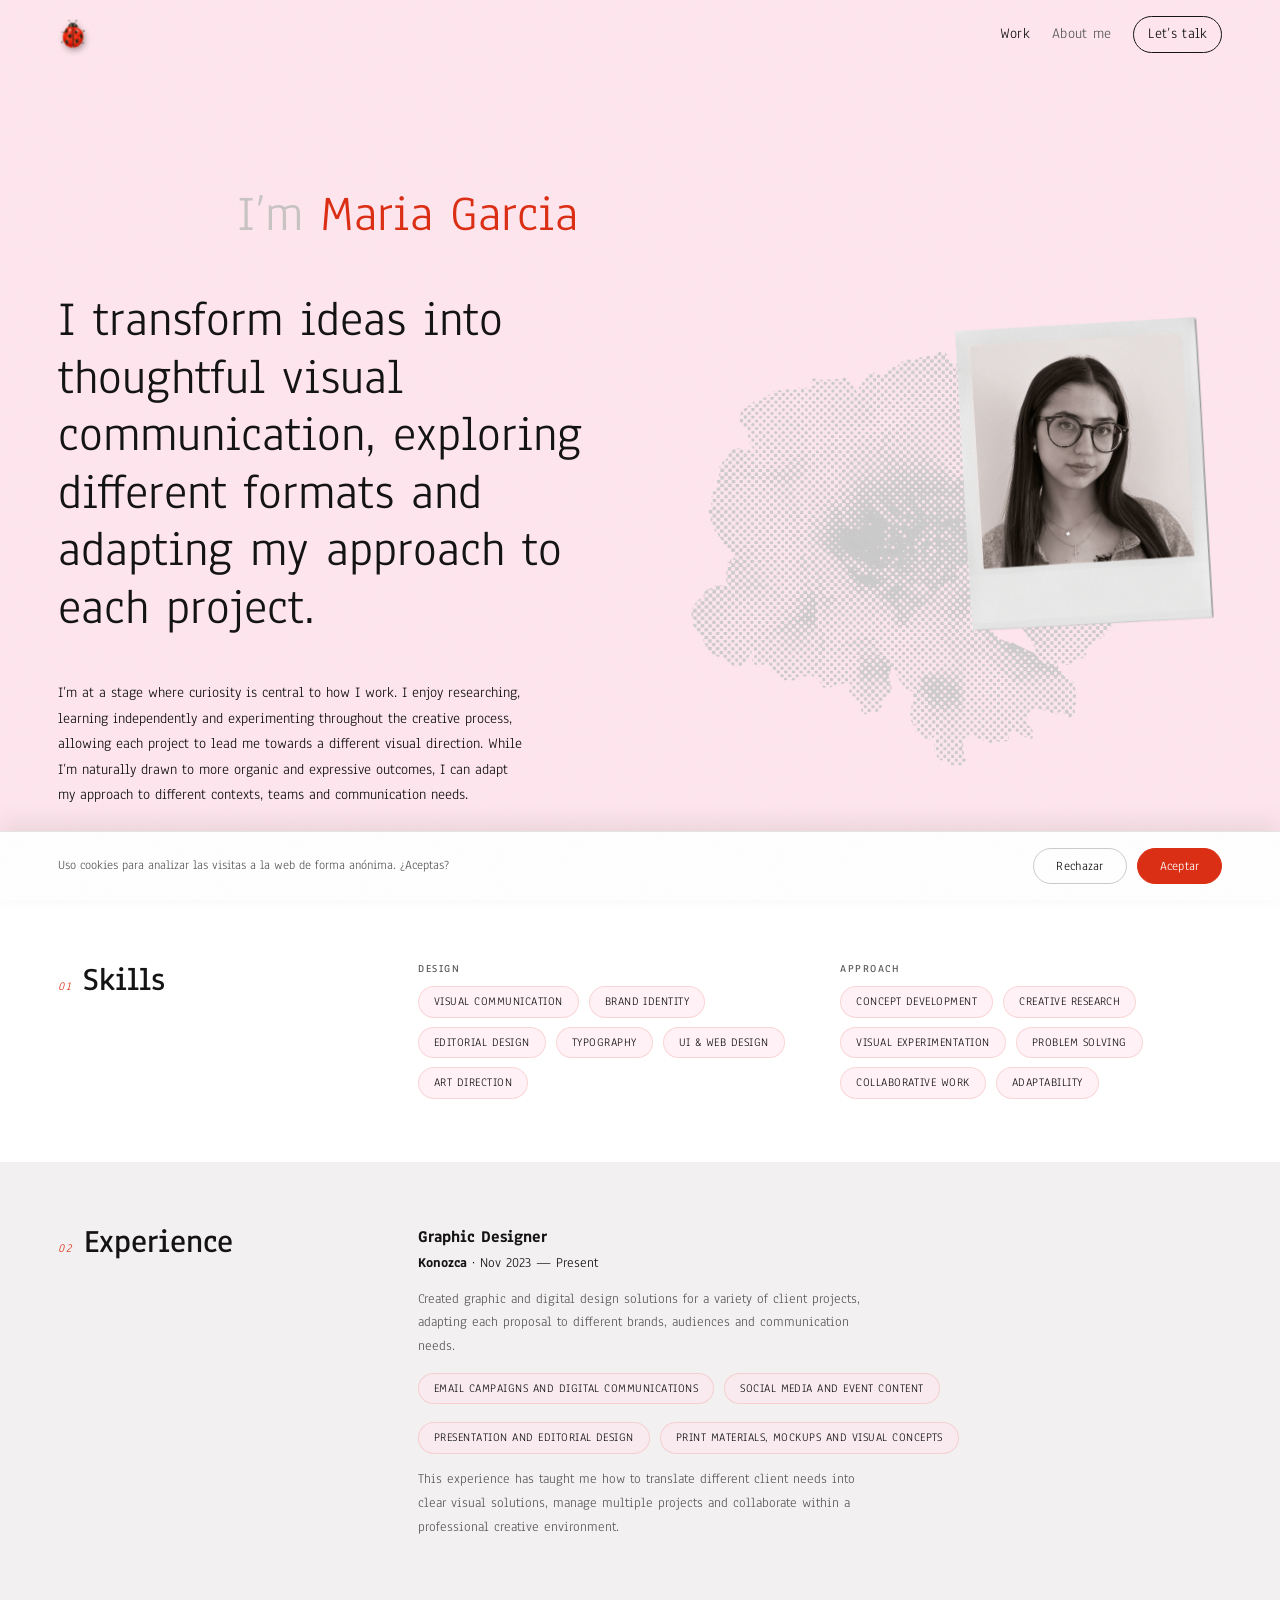
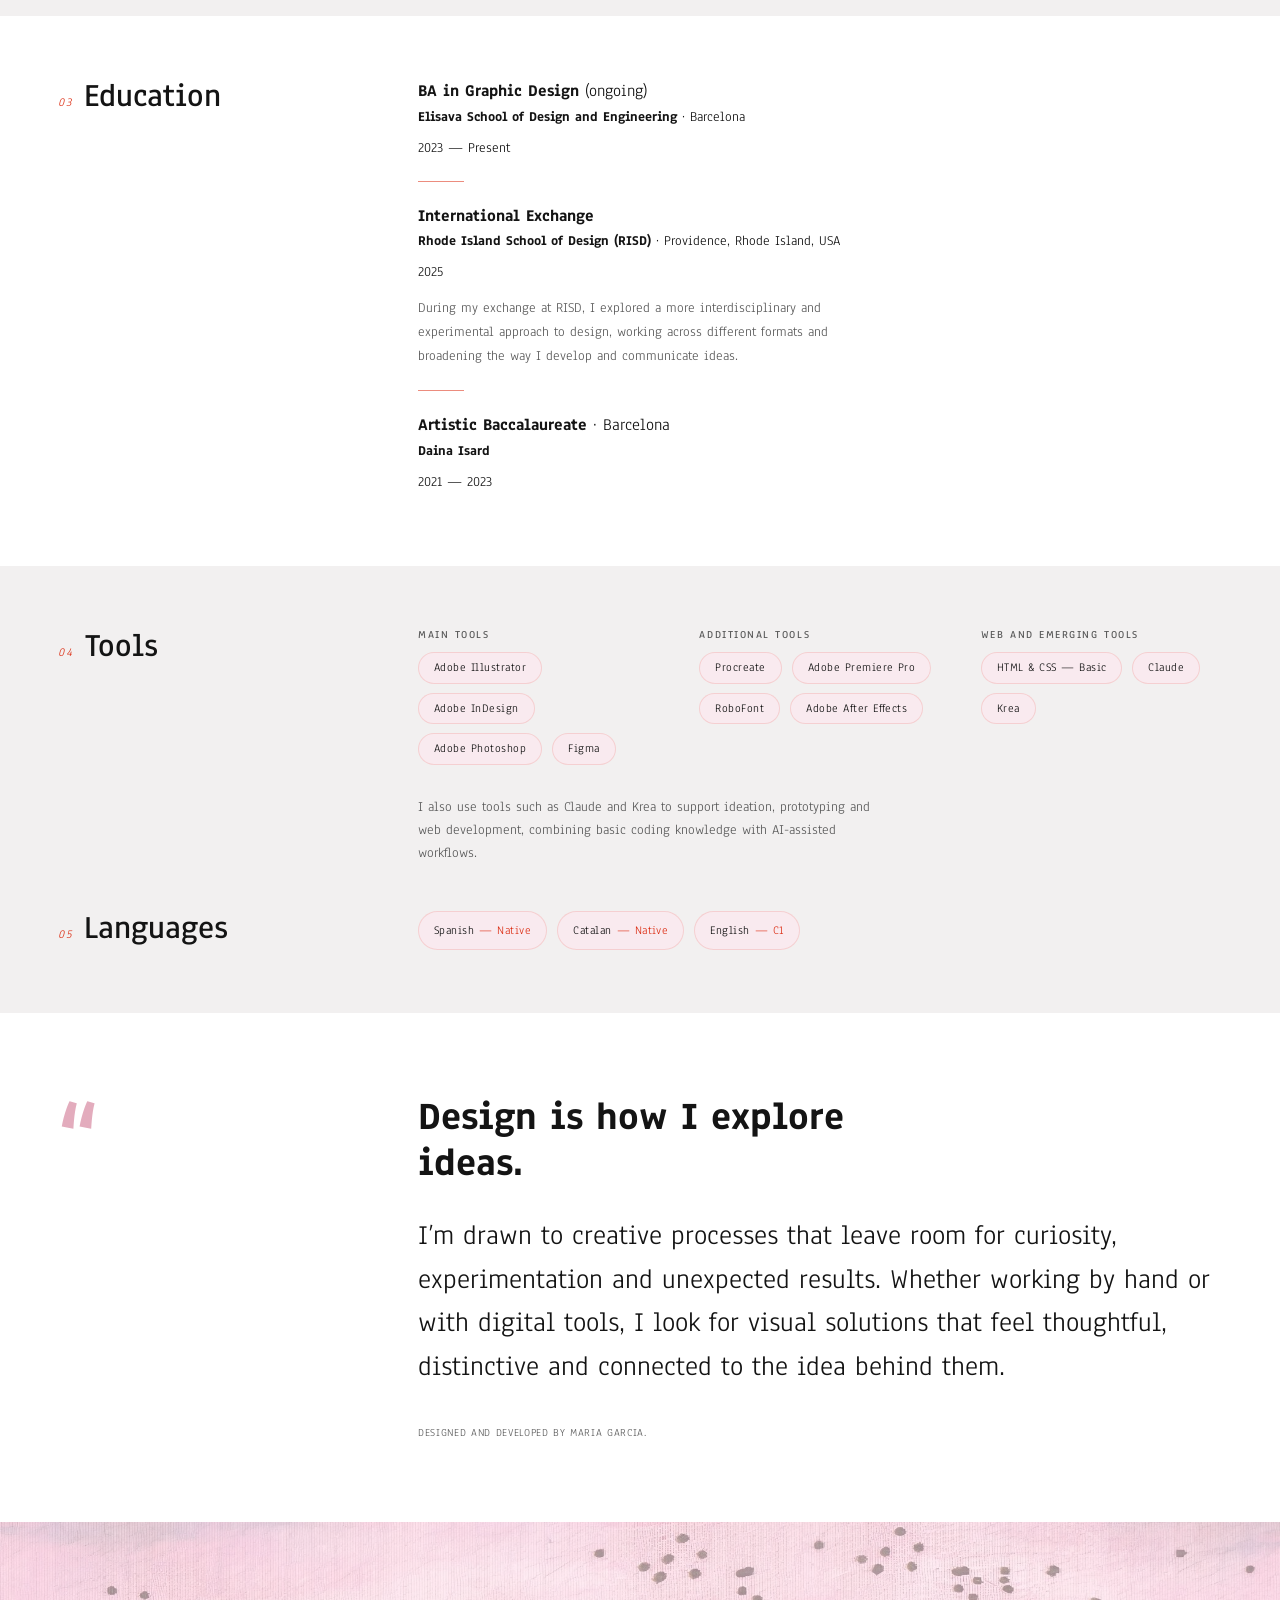
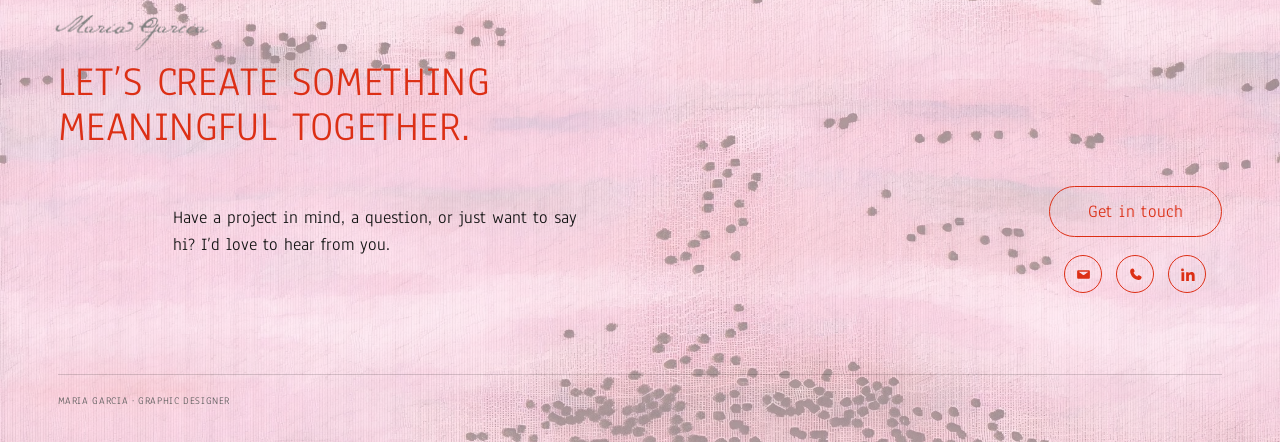
==== commit a7cccbaf: "About Experience chips: Presentation and editorial design + Print materials together on the second r" ====
--- a/about.html
+++ b/about.html
@@ -105,7 +105,7 @@
         <p>Created graphic and digital design solutions for a variety of client projects, adapting each proposal to different brands, audiences and communication needs.</p>
         <ul class="ab-bullets chips">
           <li>Email campaigns and digital communications</li>
-          <li>Social media and event content</li><li>Print materials, mockups and visual concepts</li><li>Presentation and editorial design</li>
+          <li>Social media and event content</li><li class="chip-br" aria-hidden="true"></li><li>Presentation and editorial design</li><li>Print materials, mockups and visual concepts</li>
         </ul>
         <p>This experience has taught me how to translate different client needs into clear visual solutions, manage multiple projects and collaborate within a professional creative environment.</p>
       </div>
--- a/css/styles.css
+++ b/css/styles.css
@@ -447,6 +447,8 @@
   background: rgba(255,230,238,0.55); border: 1px solid rgba(220,47,21,0.14);
   color: var(--ink); font-size: 12px; letter-spacing: 0.04em; white-space: nowrap;
 }
+/* invisible full-width spacer that forces the chips after it onto a new row */
+.ab-bullets.chips li.chip-br { flex-basis: 100%; height: 0; padding: 0; border: 0; background: none; }
 .ab-sep { border: 0; height: 1px; width: 46px; background: var(--red); opacity: 0.55; margin: 22px 0 22px 0; position: relative; }
 .ab-sep::before {
   content: ""; position: absolute; left: -14px; top: 50%; transform: translateY(-50%);
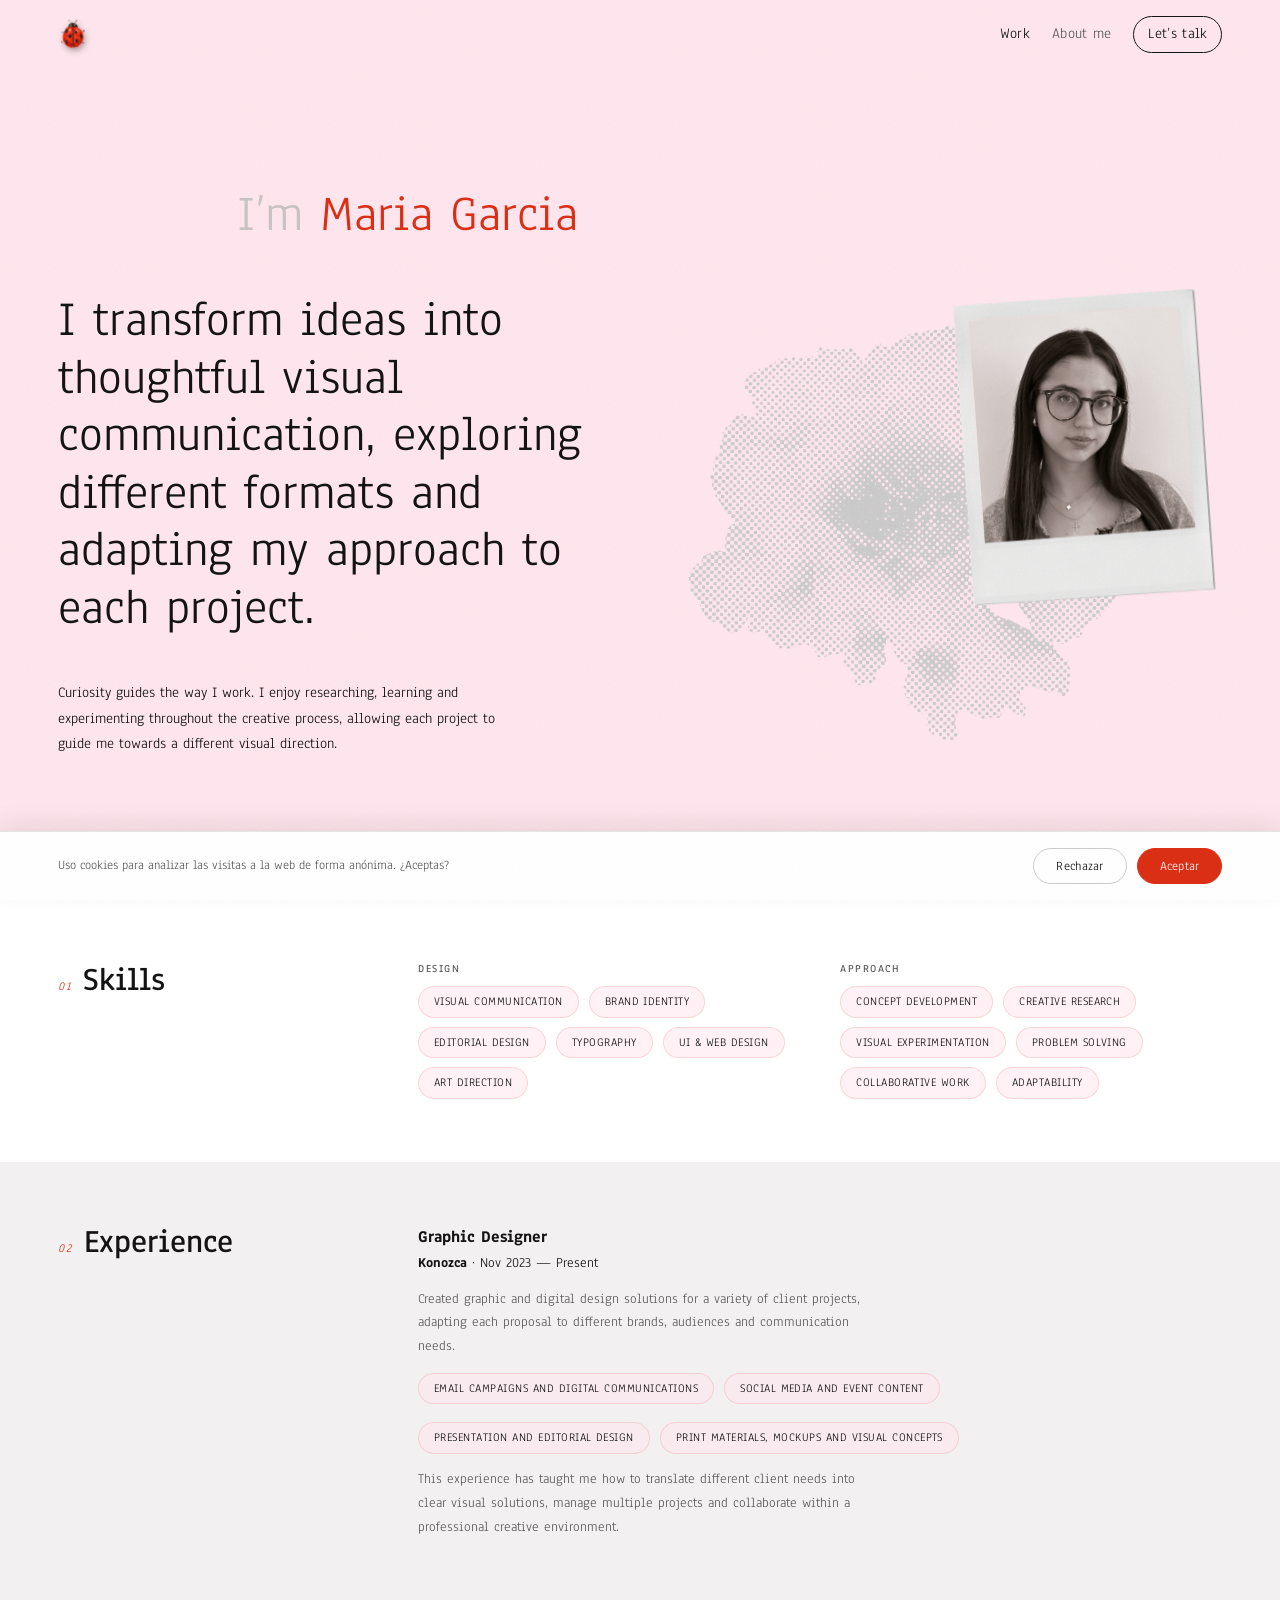
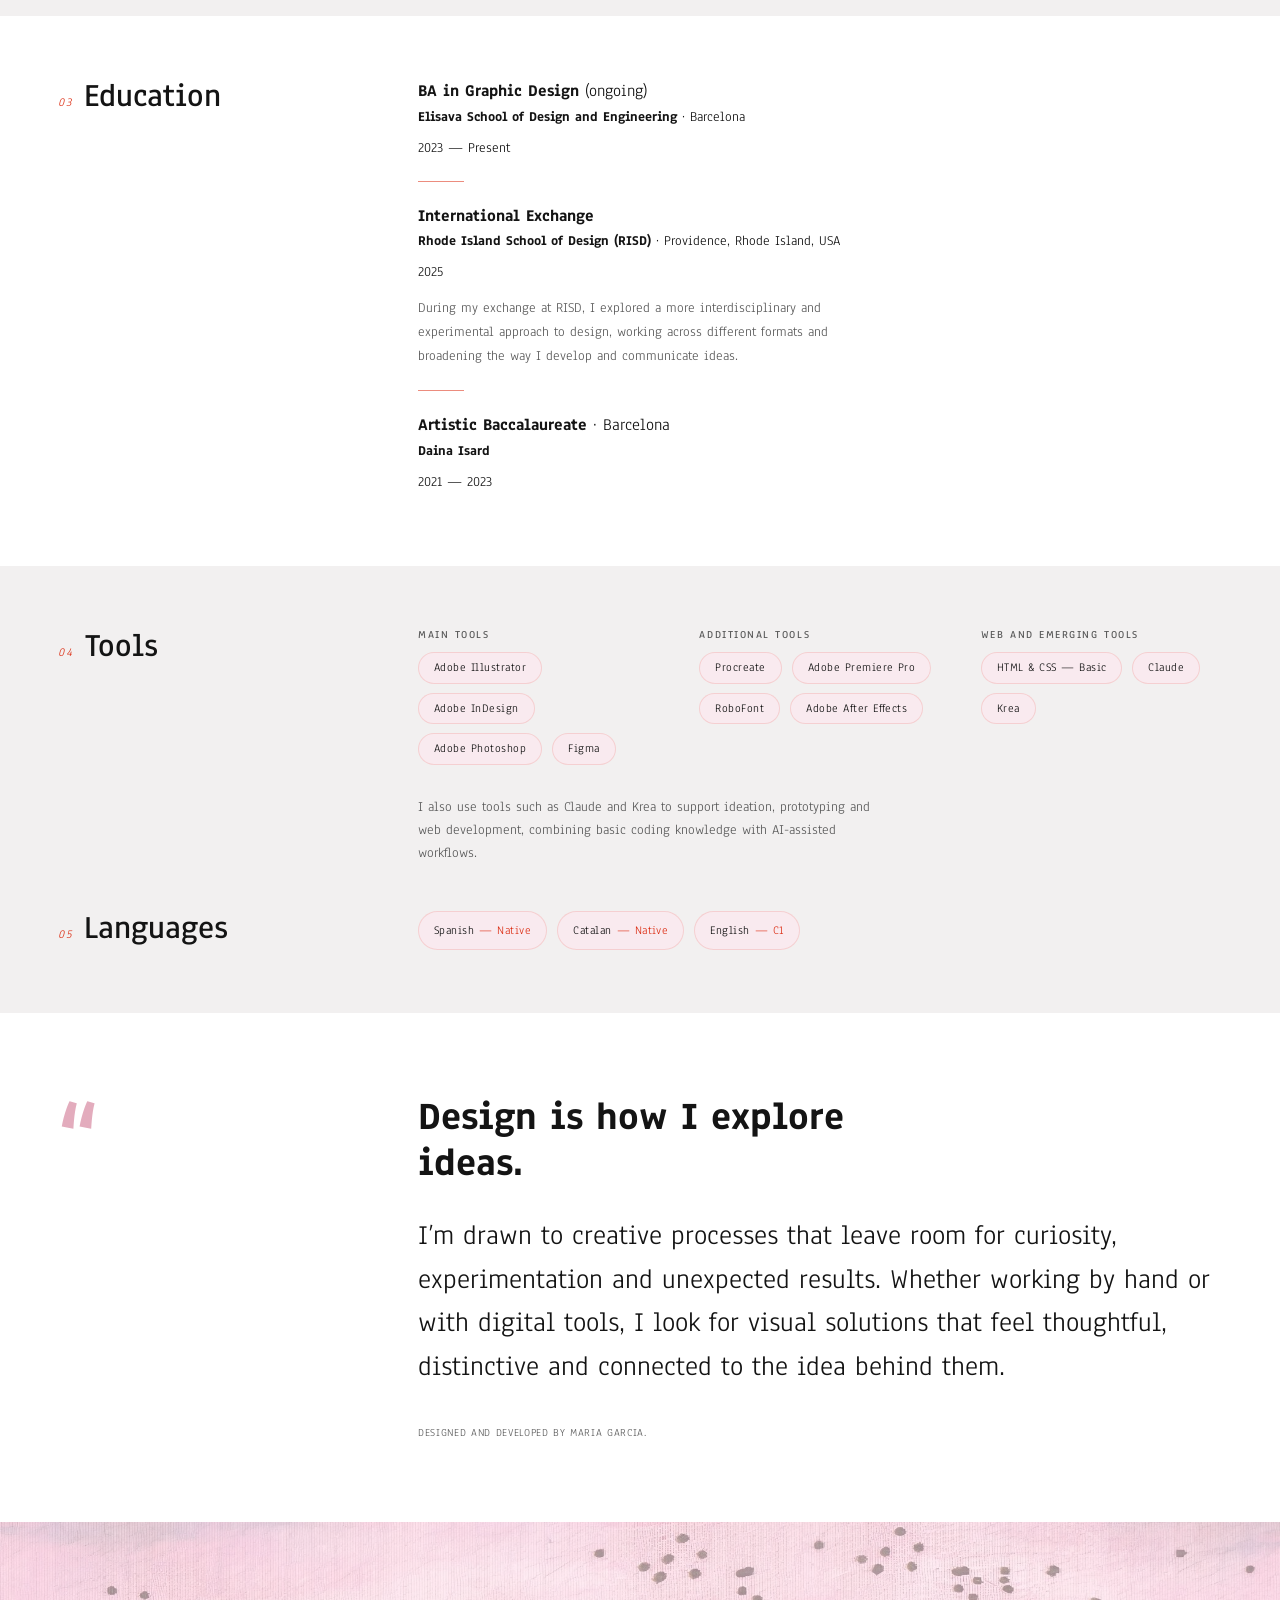
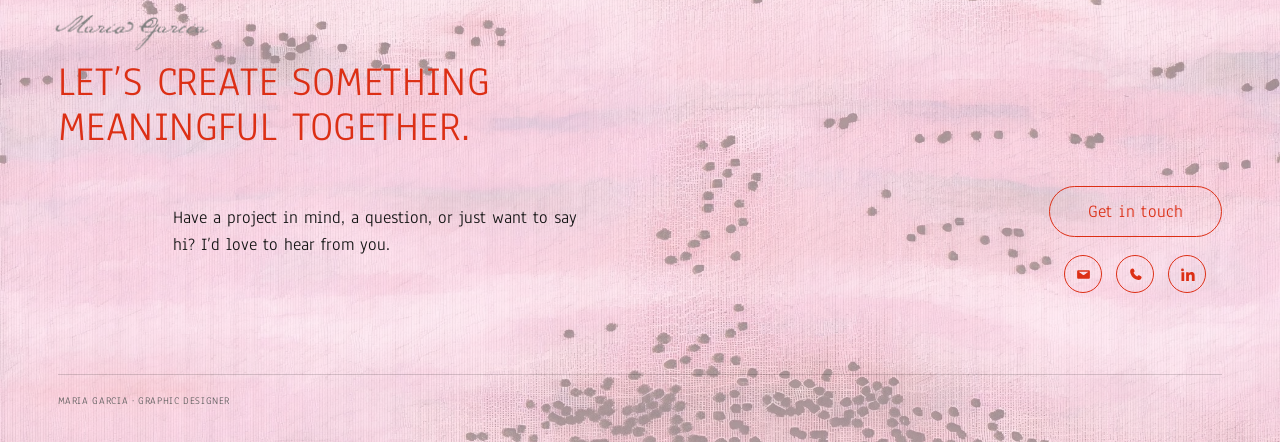
==== commit 27c886b7: "Let's talk intro: comma instead of dash; About: shorter curiosity paragraph" ====
--- a/about.html
+++ b/about.html
@@ -63,7 +63,7 @@
       <div class="reveal">
         <p class="ab-name">I’m <span class="accent">Maria Garcia</span></p>
         <h1 class="ab-role">I transform ideas into thoughtful visual communication, exploring different formats and adapting my approach to each project.</h1>
-        <p class="ab-intro">I’m at a stage where curiosity is central to how I work. I enjoy researching, learning independently and experimenting throughout the creative process, allowing each project to lead me towards a different visual direction. While I’m naturally drawn to more organic and expressive outcomes, I can adapt my approach to different contexts, teams and communication needs.</p>
+        <p class="ab-intro">Curiosity guides the way I work. I enjoy researching, learning and experimenting throughout the creative process, allowing each project to guide me towards a different visual direction.</p>
       </div>
       <div class="ab-photo-wrap">
         <img class="ab-illustration" id="abBug" src="img/ilustracion-marieta.png" alt="" aria-hidden="true" draggable="false" />
--- a/css/styles.css
+++ b/css/styles.css
@@ -255,11 +255,20 @@
 .work-piece {
   position: absolute; display: block; margin: 0;
   transform: translate(var(--dx, 0px), var(--dy, 0px)) rotate(calc(var(--r, 0deg) + var(--tilt, 0deg)));
-  transition: transform .5s var(--ease), filter .5s var(--ease); transform-origin: 50% 50%;
+  transition: transform .5s var(--ease), filter .5s var(--ease);
+  transform-origin: 50% 50%;
   filter: drop-shadow(0 2px 4px rgba(0,0,0,0.18)) drop-shadow(0 14px 22px rgba(0,0,0,0.14));
   z-index: 1; touch-action: none; cursor: grab;
 }
 .work-piece img { width: 100%; height: auto; display: block; pointer-events: none; }
+/* first-scroll reveal — exactly the About-page .reveal feel (fade + soft
+   24px rise, same duration/easing), applied to the INNER image so the
+   piece's own translate/rotate (hover, drag) keeps working untouched */
+.work-piece img {
+  opacity: 0; transform: translateY(24px);
+  transition: opacity 0.85s var(--ease), transform 0.85s var(--ease);
+}
+.work-piece.in img { opacity: 1; transform: none; }
 .work-piece:hover { transform: translate(var(--dx, 0px), var(--dy, 0px)) rotate(0deg) scale(1.04); z-index: 5; }
 .work-piece--flat { filter: none; }
 .work-piece.dragging {
@@ -295,7 +304,10 @@
 .work-circle {
   position: absolute; z-index: 1; display: block; width: 1.944%; aspect-ratio: 1;
   border-radius: 50%; overflow: hidden; pointer-events: none;
-}
+  opacity: 0; transform: translateY(24px);
+  transition: opacity 0.85s var(--ease), transform 0.85s var(--ease);
+}
+.work-circle.in { opacity: 1; transform: none; }
 .work-circle img { width: 100%; height: 100%; object-fit: cover; display: block; }
 
 .work-logo-bg {
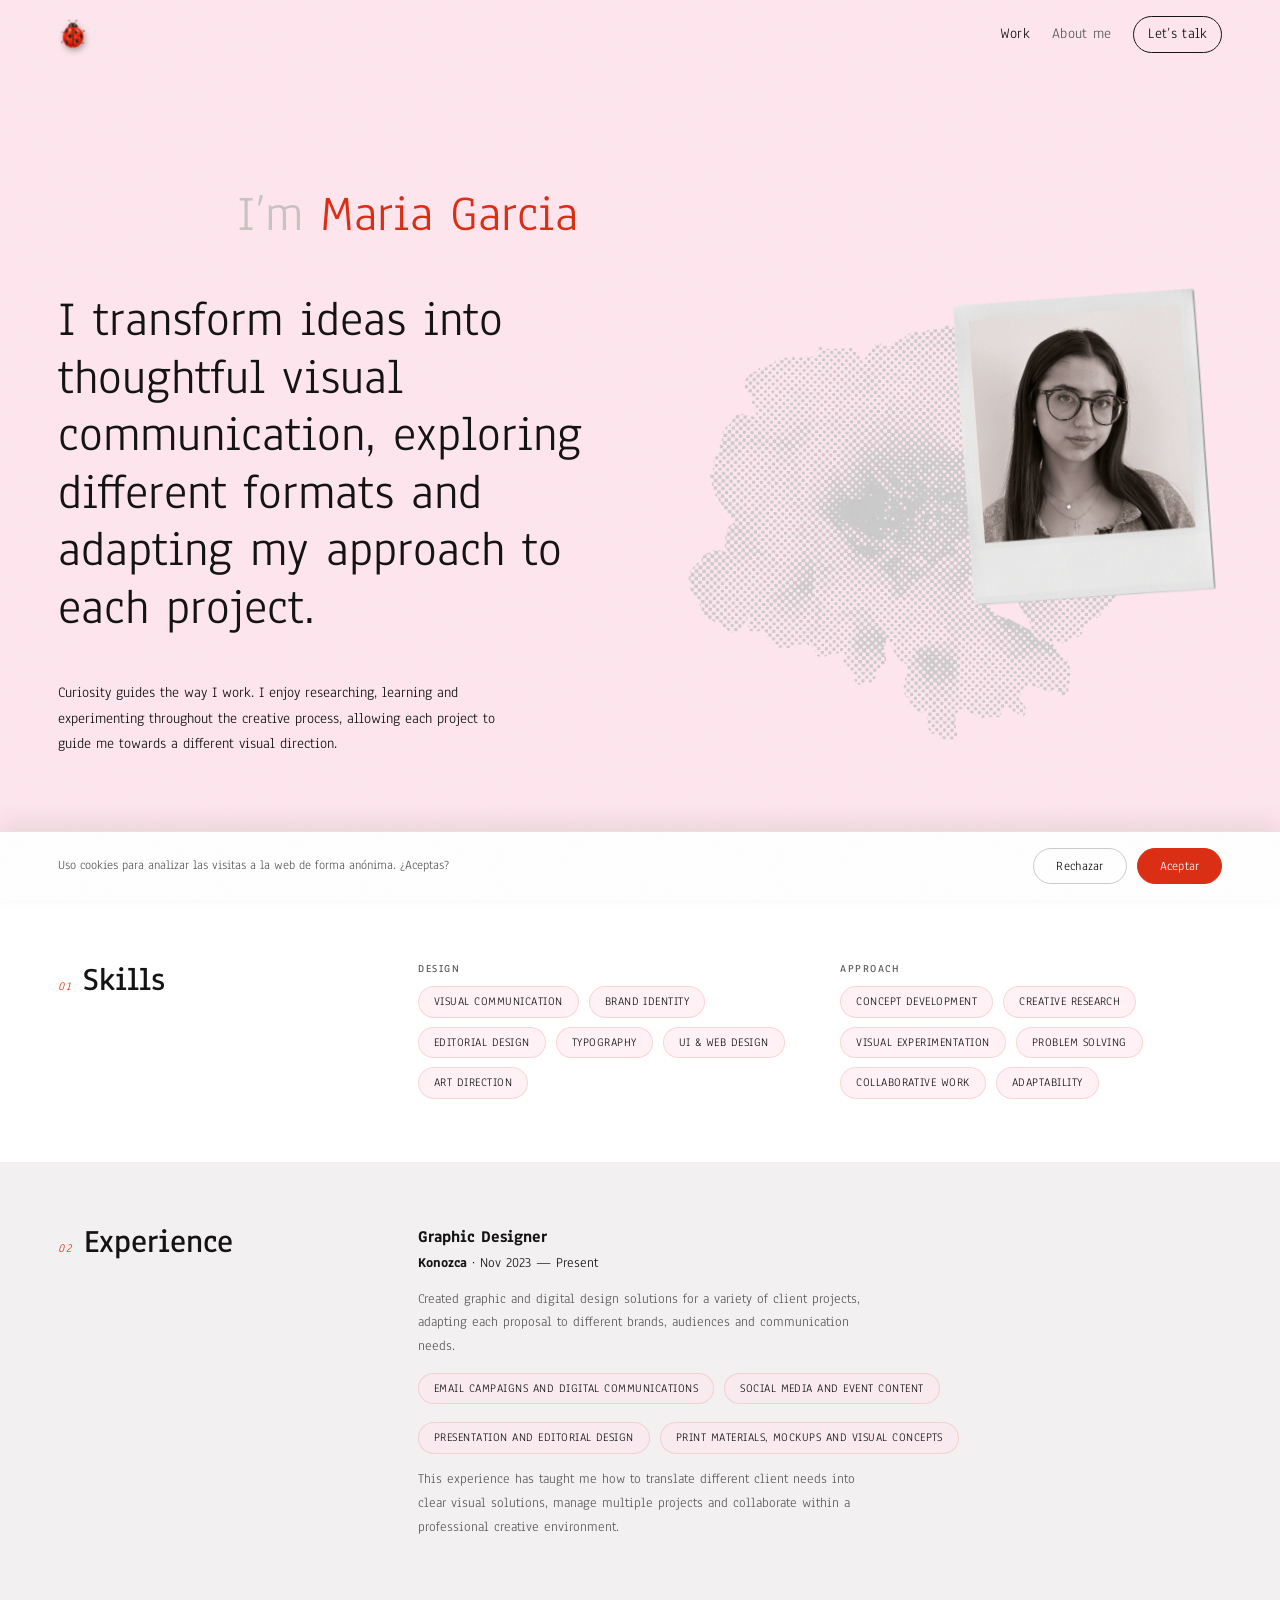
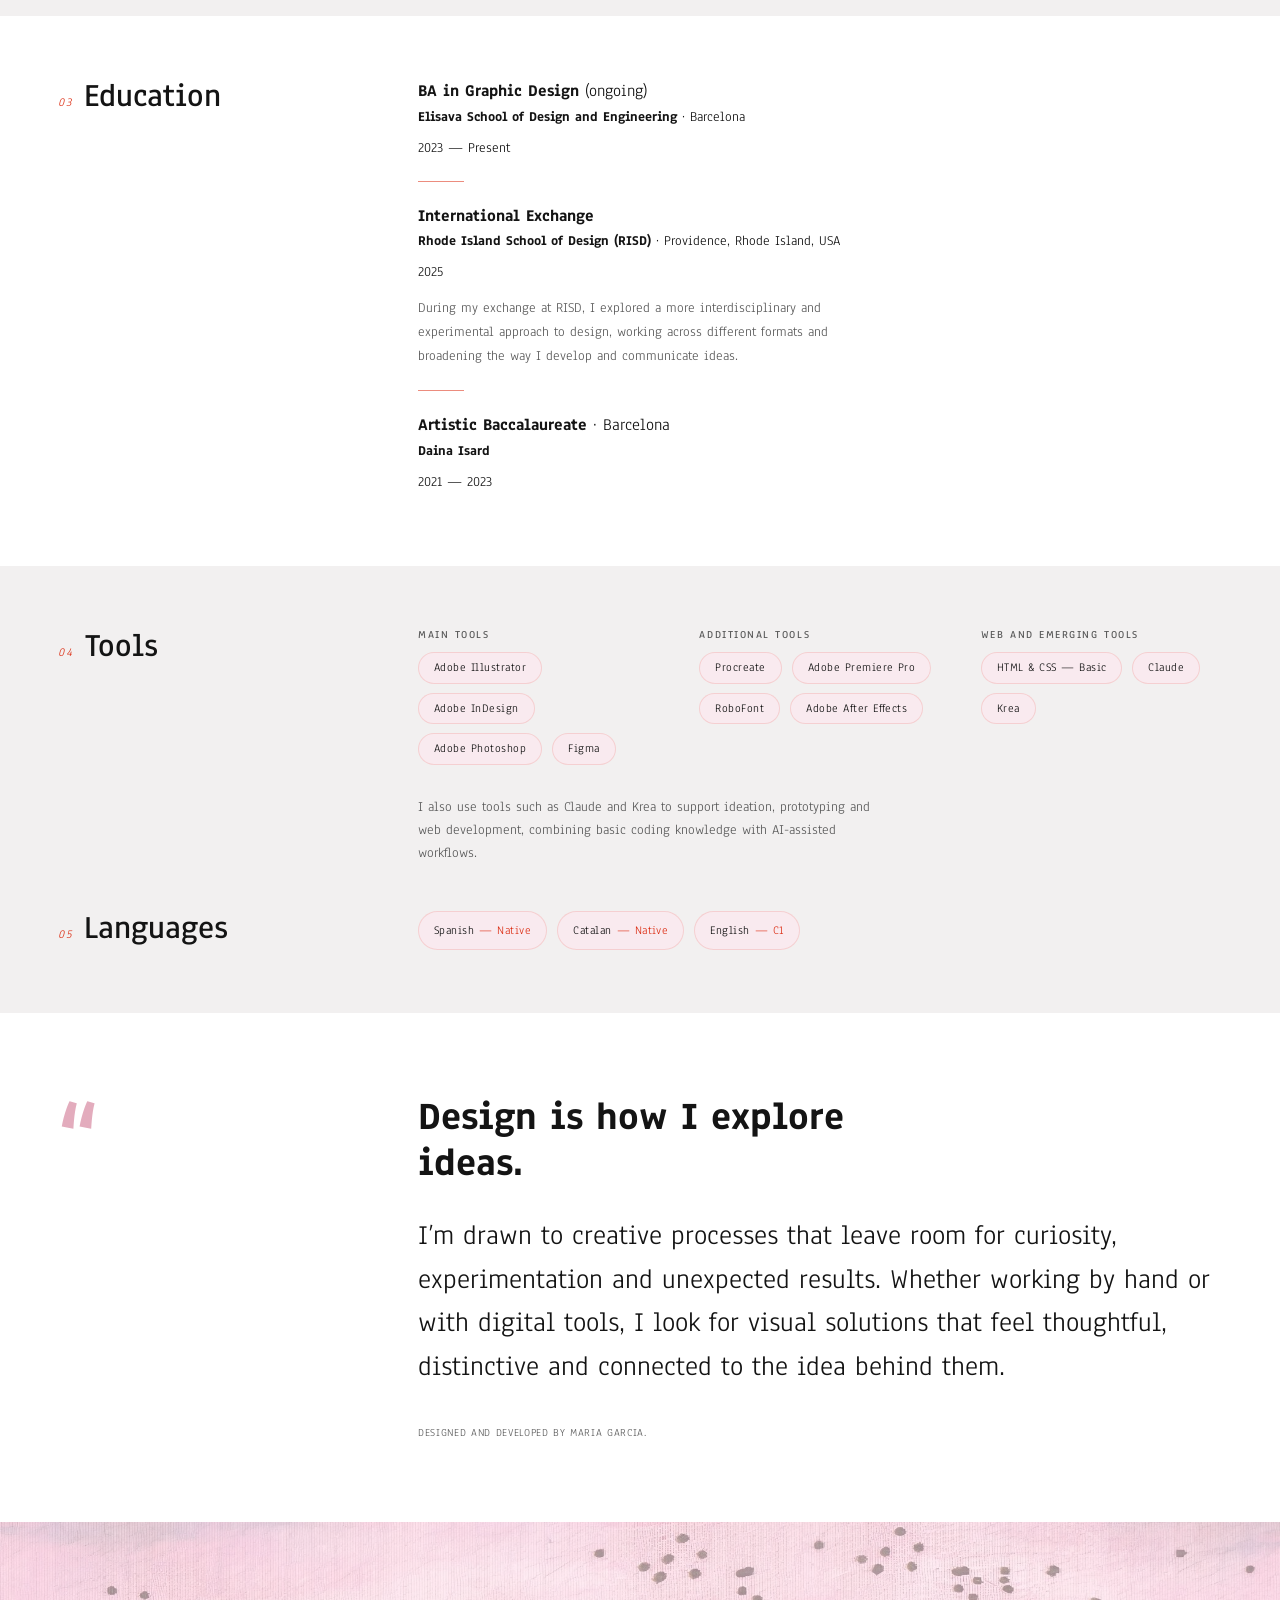
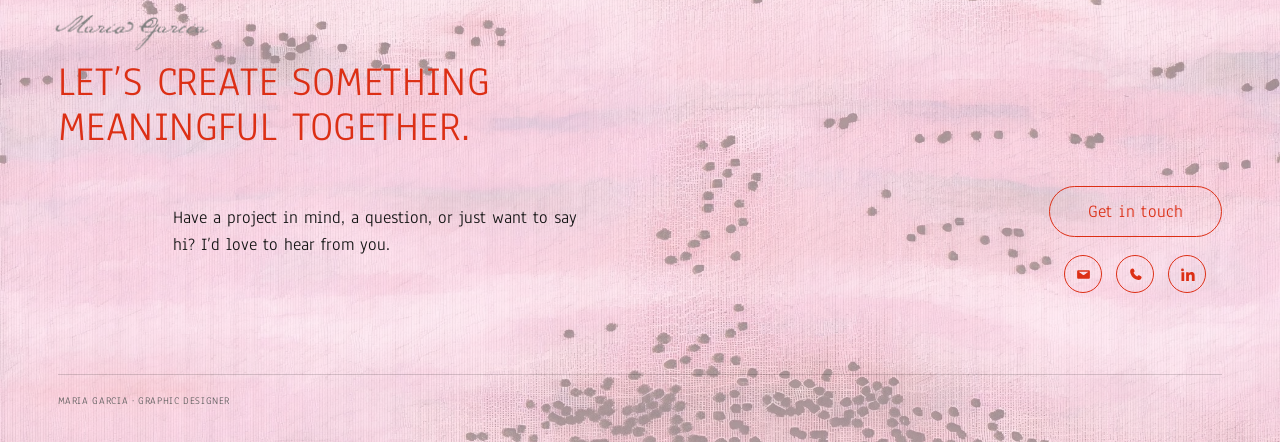
==== commit 533bc18e: "Fix LinkedIn profile URL across all pages — the slug had an extra -velasco that led to a dead profil" ====
--- a/about.html
+++ b/about.html
@@ -205,7 +205,7 @@
             <a class="contact-icon" href="tel:+34699215100" aria-label="Phone">
               <svg viewBox="0 0 24 24" fill="currentColor"><path d="M7.05 3.5c.9-.34 1.92.03 2.4.87l1.1 1.94c.4.72.27 1.63-.31 2.22l-1.1 1.1a13 13 0 0 0 5.23 5.23l1.1-1.1c.59-.58 1.5-.7 2.22-.31l1.94 1.1c.84.48 1.21 1.5.87 2.4a4.2 4.2 0 0 1-4.6 2.67C9.4 18.4 5.6 14.6 4.43 8.1a4.2 4.2 0 0 1 2.62-4.6Z"/></svg>
             </a>
-            <a class="contact-icon" href="https://es.linkedin.com/in/maria-garcia-velasco-3968513b6" target="_blank" rel="noopener" aria-label="LinkedIn">
+            <a class="contact-icon" href="https://www.linkedin.com/in/maria-garcia-3968513b6" target="_blank" rel="noopener" aria-label="LinkedIn">
               <svg viewBox="0 0 24 24" fill="currentColor"><path d="M6.94 5.5a2 2 0 1 1-4 0 2 2 0 0 1 4 0ZM3.5 8.75h3.9V21H3.5V8.75Zm6.4 0h3.74v1.68h.05c.52-.98 1.8-2.02 3.7-2.02 3.96 0 4.69 2.6 4.69 5.99V21h-3.9v-5.9c0-1.4-.03-3.21-1.96-3.21-1.96 0-2.26 1.53-2.26 3.11V21h-3.9V8.75Z" /></svg>
             </a>
           </div>
--- a/css/styles.css
+++ b/css/styles.css
@@ -238,7 +238,10 @@
 }
 .wm img { width: 100%; }
 
-.collage { position: relative; z-index: 2; max-width: var(--maxw); margin: 0 auto; }
+/* the board's own top band is empty (first photos start ~4% down the canvas),
+   so pull the whole board up under the title — scales with viewport width,
+   same as the canvas height does */
+.collage { position: relative; z-index: 2; max-width: var(--maxw); margin: clamp(-130px, -8vw, -30px) auto 0; }
 
 /* ONE continuous canvas mirroring the reference board 1:1 — every photo
    and every text block keeps the exact position/size it has there (all
@@ -708,6 +711,9 @@
    showing the full paragraph at this width is what caused text to sit on top
    of the photos. */
 @media (max-width: 760px) {
+  /* the horizontal titles sit right at the canvas top here, so the desktop
+     pull-up would shove them into the page header — no pull on mobile */
+  .collage { margin-top: 0; }
   /* percentage widths tuned for desktop overflow the viewport at this scale
      for pieces positioned near the edges — let them breathe instead */
   /* vertical titles are set in writing-mode: vertical-rl on desktop, where
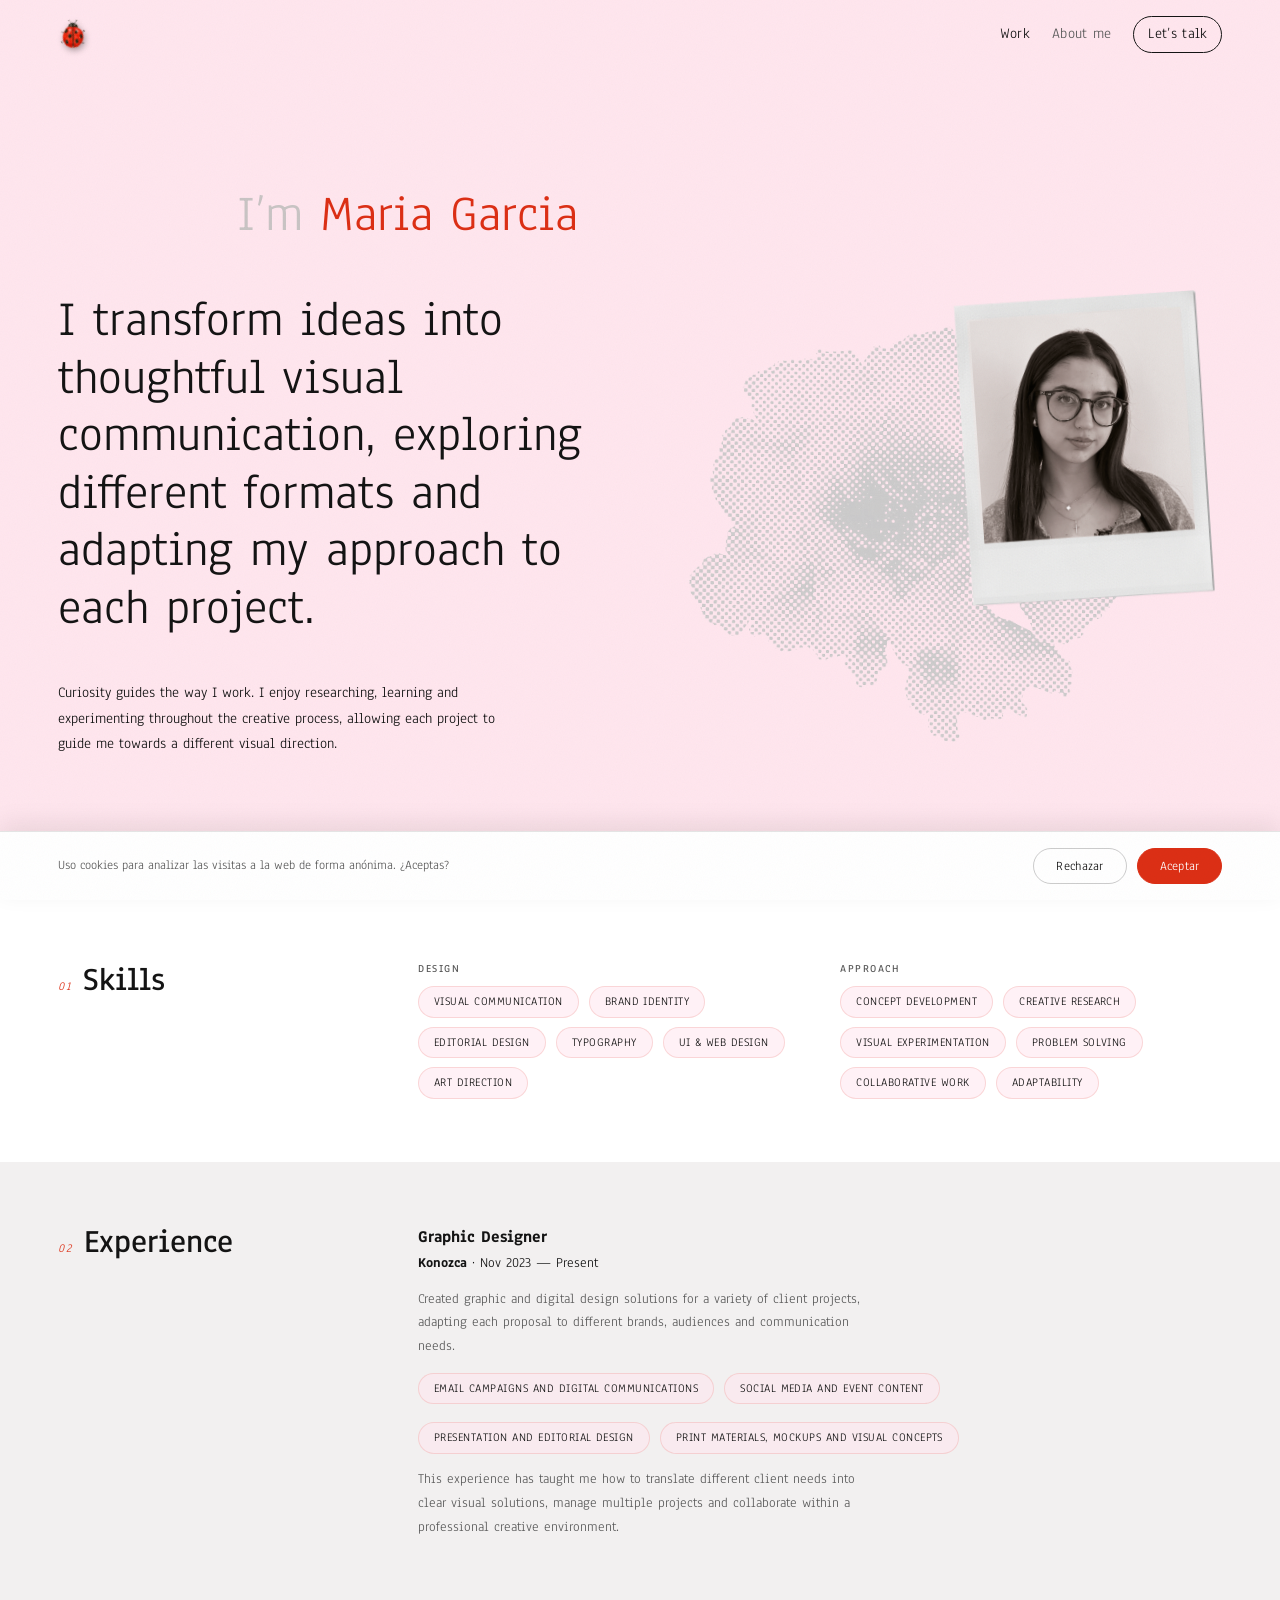
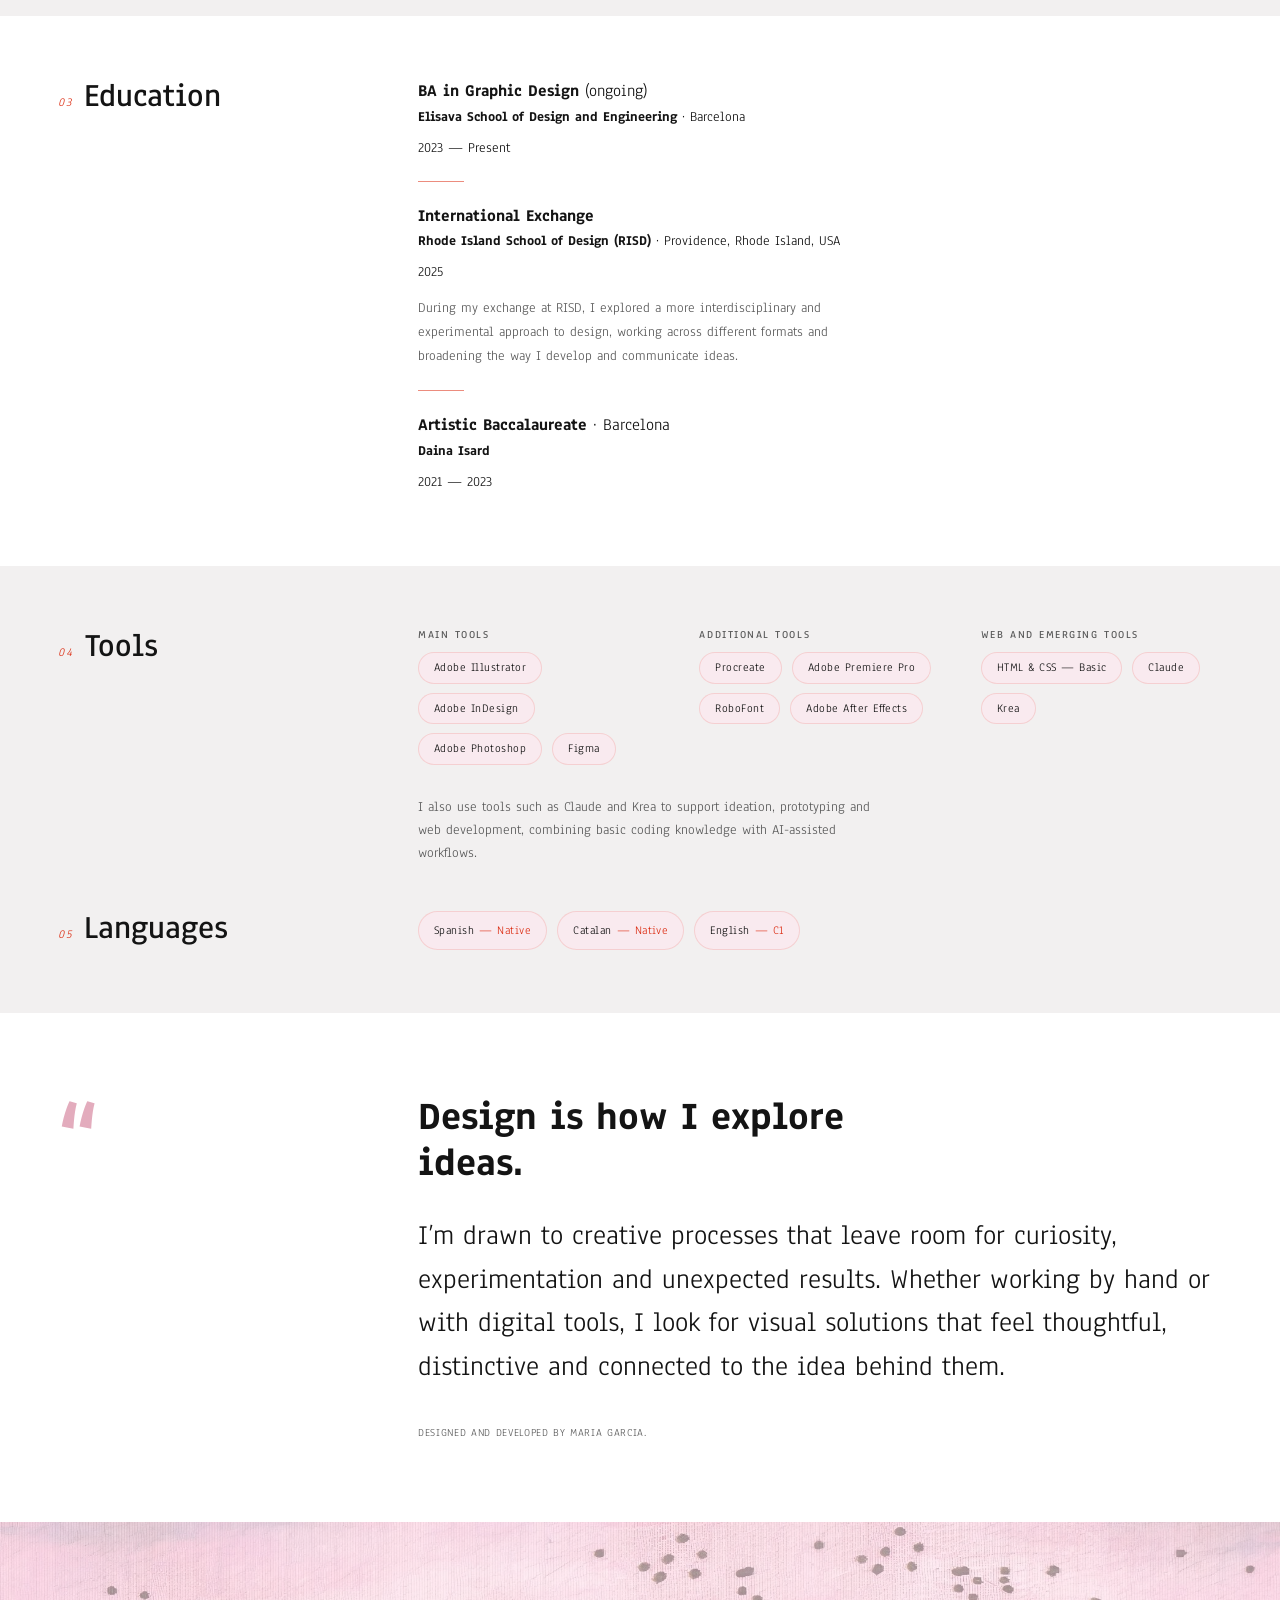
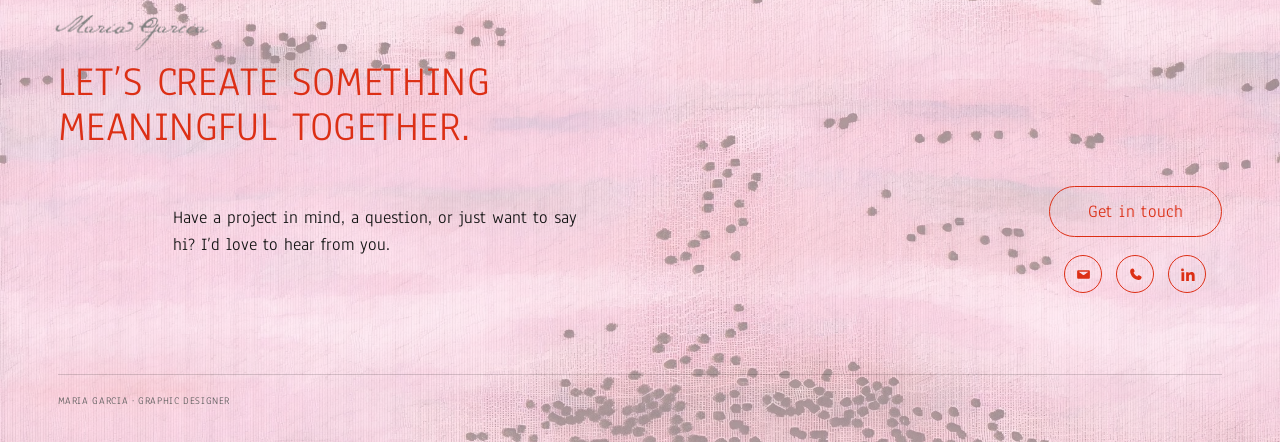
==== commit 7b89acae: "Email links open a Gmail compose window instead of relying on mailto mailto: silently does nothing f" ====
--- a/about.html
+++ b/about.html
@@ -199,7 +199,7 @@
         <div class="contact-cta-group">
           <a class="contact-btn" href="letstalk.html">Get in touch</a>
           <div class="contact-icons">
-            <a class="contact-icon" href="mailto:maria.garvelasco@gmail.com" aria-label="Email">
+            <a class="contact-icon" href="https://mail.google.com/mail/?view=cm&fs=1&to=maria.garvelasco@gmail.com" target="_blank" rel="noopener" aria-label="Email">
               <svg viewBox="0 0 24 24" fill="currentColor"><path d="M4.75 6c-.97 0-1.75.78-1.75 1.75v8.5c0 .97.78 1.75 1.75 1.75h14.5c.97 0 1.75-.78 1.75-1.75v-8.5C21 6.78 20.22 6 19.25 6H4.75Zm.4 2.1h13.7l-6.14 4.5a1 1 0 0 1-1.18 0L5.15 8.1Z"/></svg>
             </a>
             <a class="contact-icon" href="tel:+34699215100" aria-label="Phone">
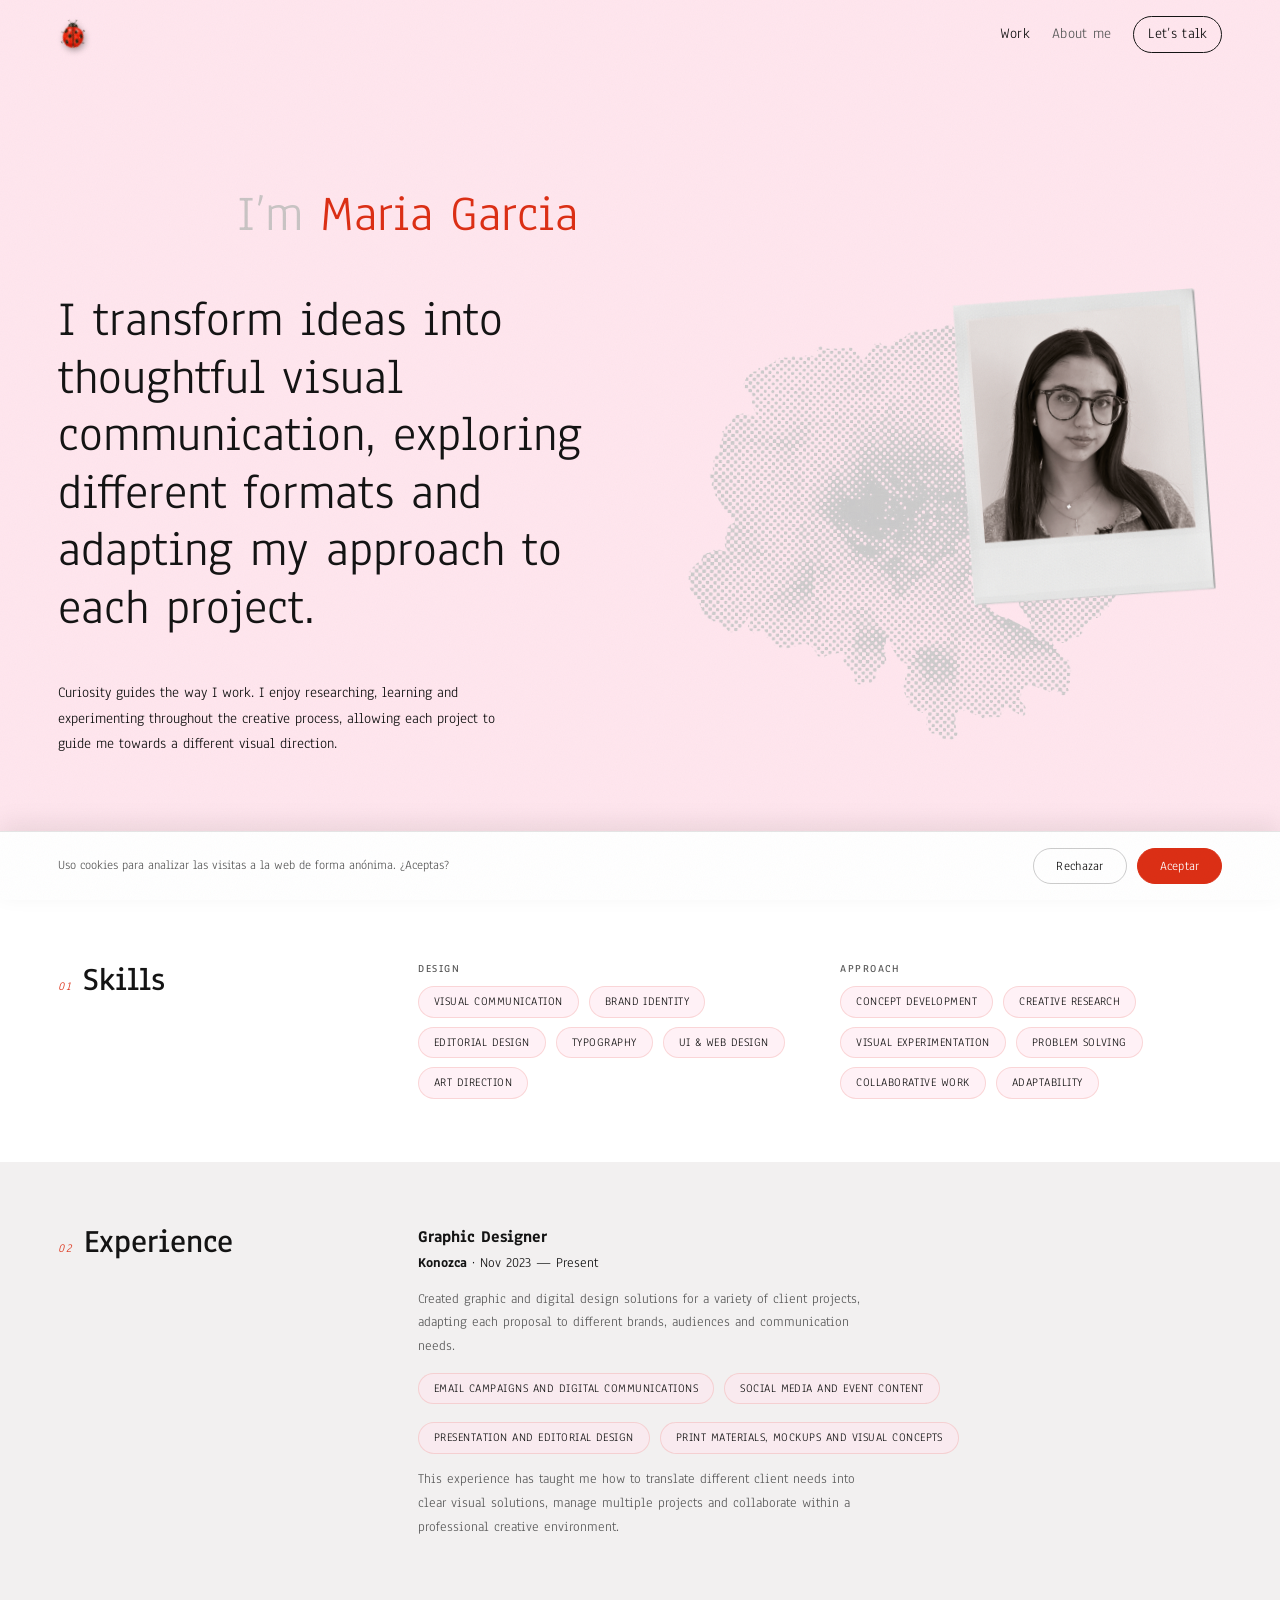
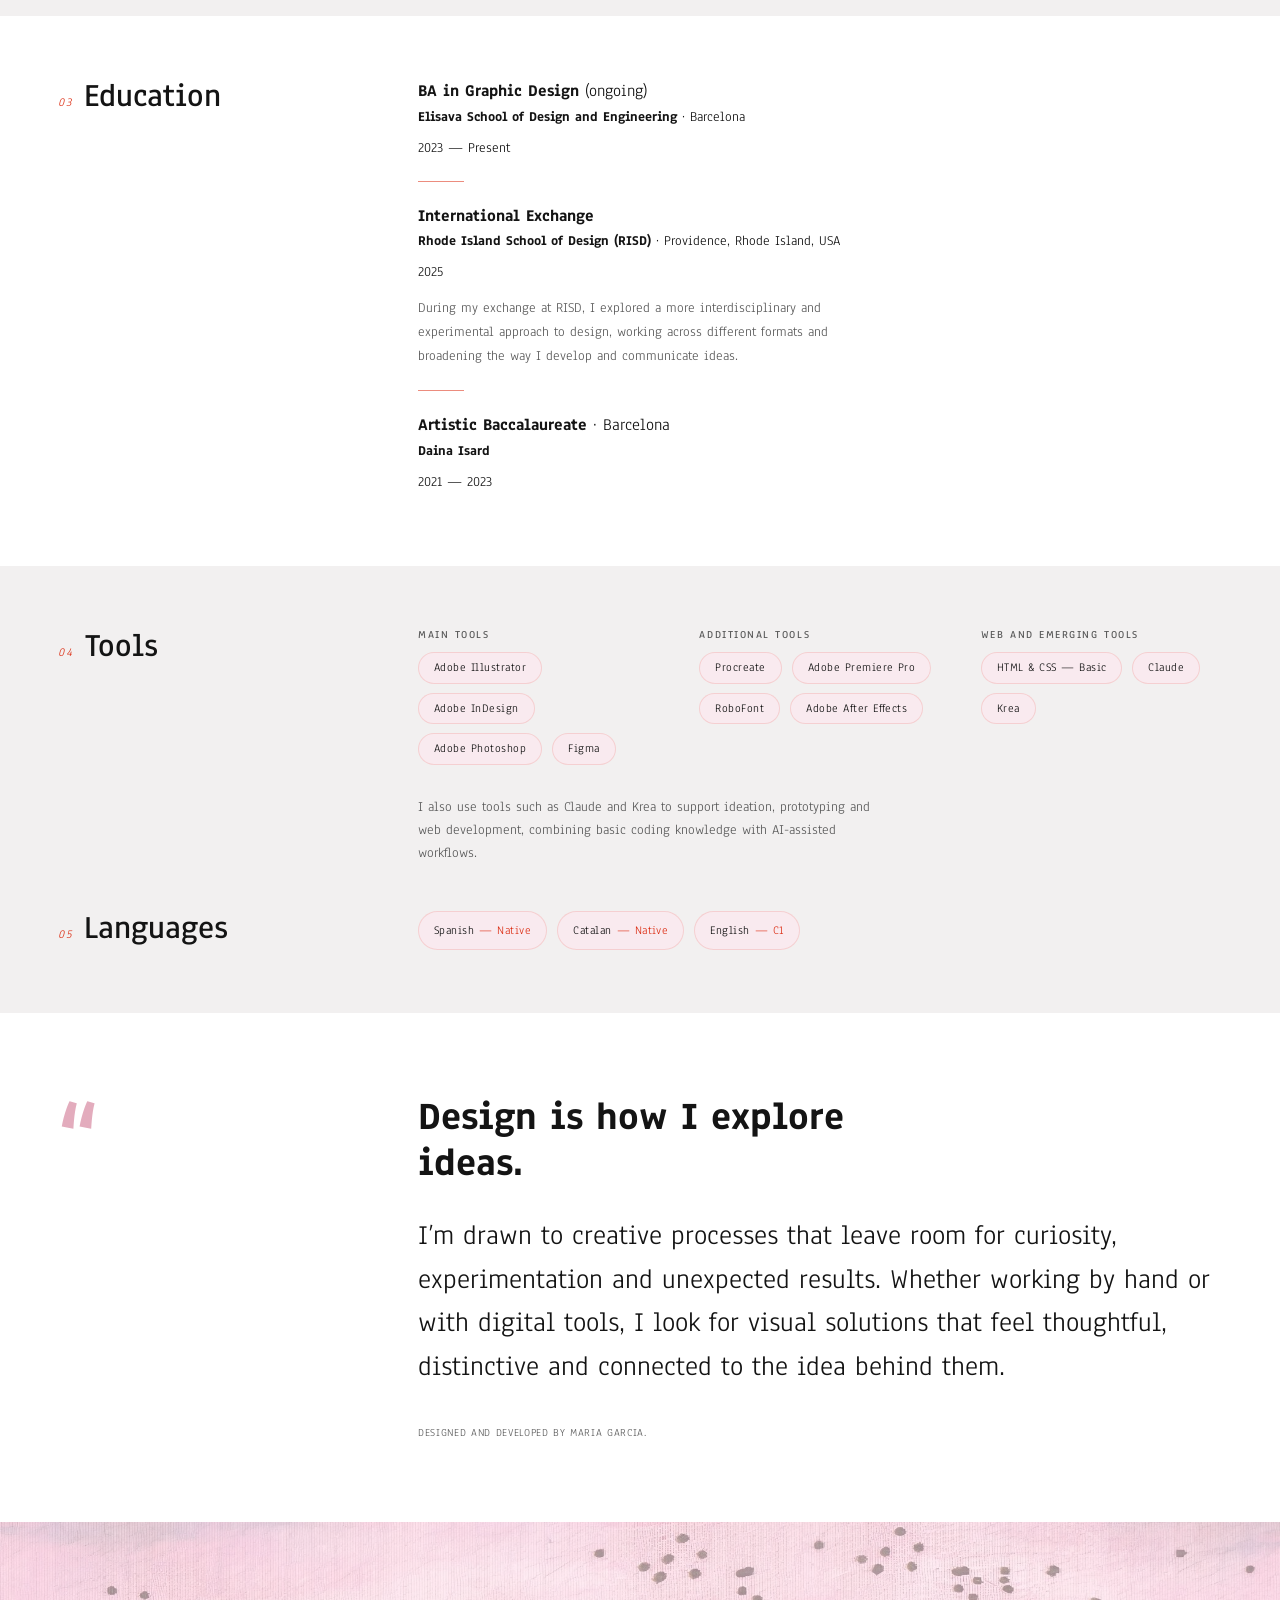
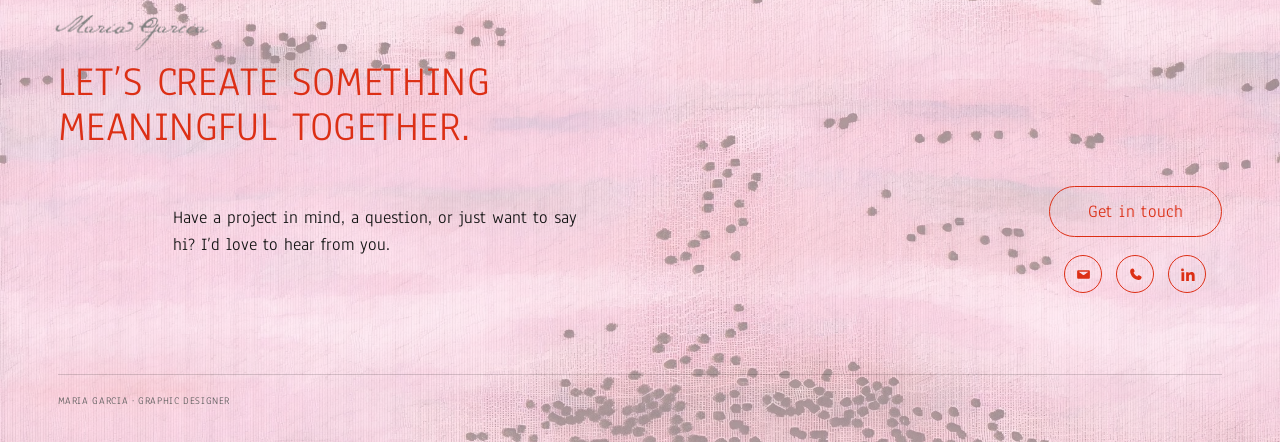
==== commit 1c7efbaf: "About hero: add discreet Scroll to explore cue bottom-right, with the same slow bob animation as the" ====
--- a/about.html
+++ b/about.html
@@ -72,6 +72,7 @@
         </div>
       </div>
     </div>
+    <span class="ab-scroll" aria-hidden="true">Scroll to explore ↓</span>
   </section>
 
   <!-- ===== SKILLS ===== -->
--- a/css/styles.css
+++ b/css/styles.css
@@ -419,7 +419,14 @@
 .ab-gray { background: var(--gray); }
 .ab-pink { background: var(--pink); }   /* about hero background */
 
-.ab-hero { padding-top: clamp(120px,16vh,190px); padding-bottom: clamp(60px,9vh,110px); min-height: 100svh; display: grid; align-items: start; justify-items: center; }
+.ab-hero { position: relative; padding-top: clamp(120px,16vh,190px); padding-bottom: clamp(60px,9vh,110px); min-height: 100svh; display: grid; align-items: start; justify-items: center; }
+/* discreet scroll cue, bottom-right of the first screen — same slow bob as the home hero's */
+.ab-scroll {
+  position: absolute; right: var(--gut); bottom: 30px;
+  font-size: 11px; letter-spacing: 0.2em; text-transform: uppercase;
+  color: var(--ink); opacity: 0.6;
+  animation: bob 2.4s var(--ease) infinite;
+}
 .ab-hero-grid { max-width: var(--maxw); margin: 0 auto; display: grid; grid-template-columns: 1fr 0.9fr; gap: clamp(30px,5vw,70px); align-items: center; }
 .ab-name { font-weight: 300; font-size: clamp(30px,4vw,52px); color: #c9c4c4; line-height: 1; margin-left: clamp(70px, 14vw, 220px); margin-top: clamp(24px, 5vh, 60px); }
 .ab-role { font-weight: 400; font-size: clamp(26px,4vw,50px); line-height: 1.15; margin: 6px 0 0; max-width: 24ch; }
